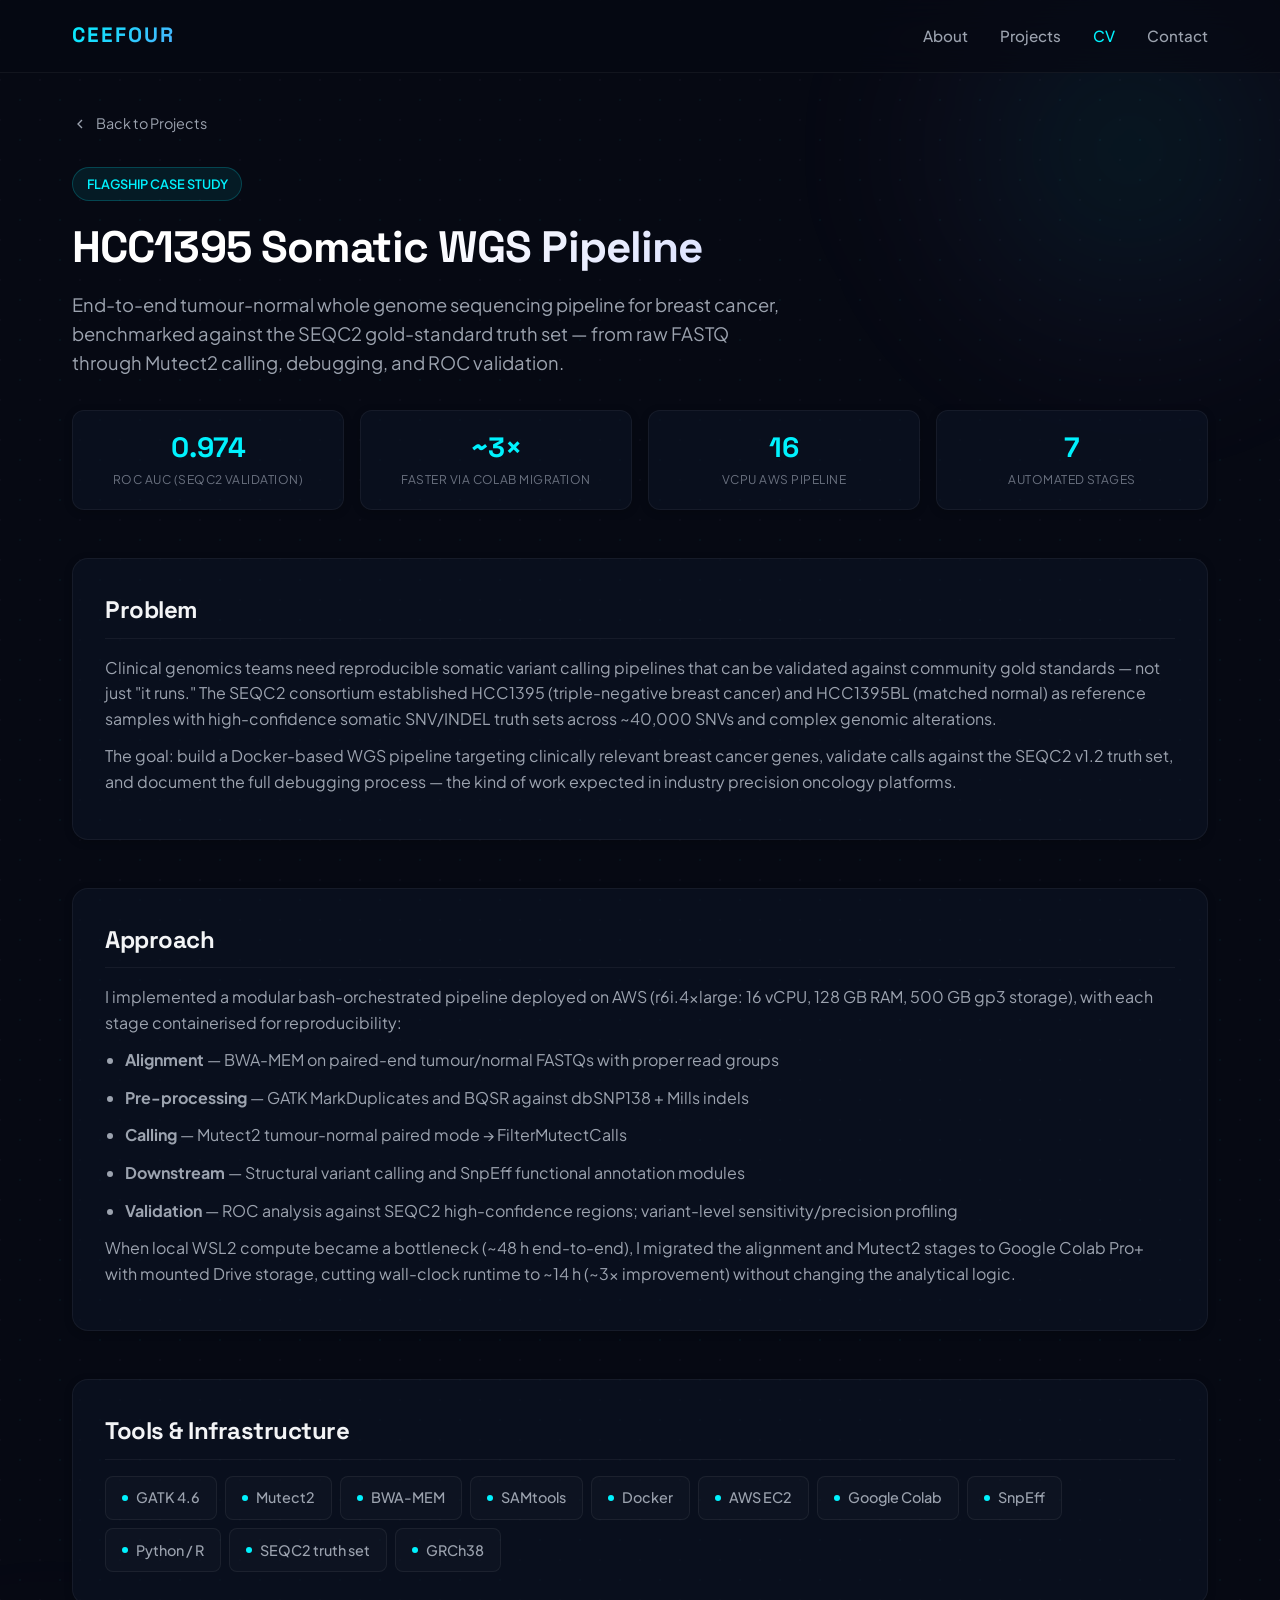
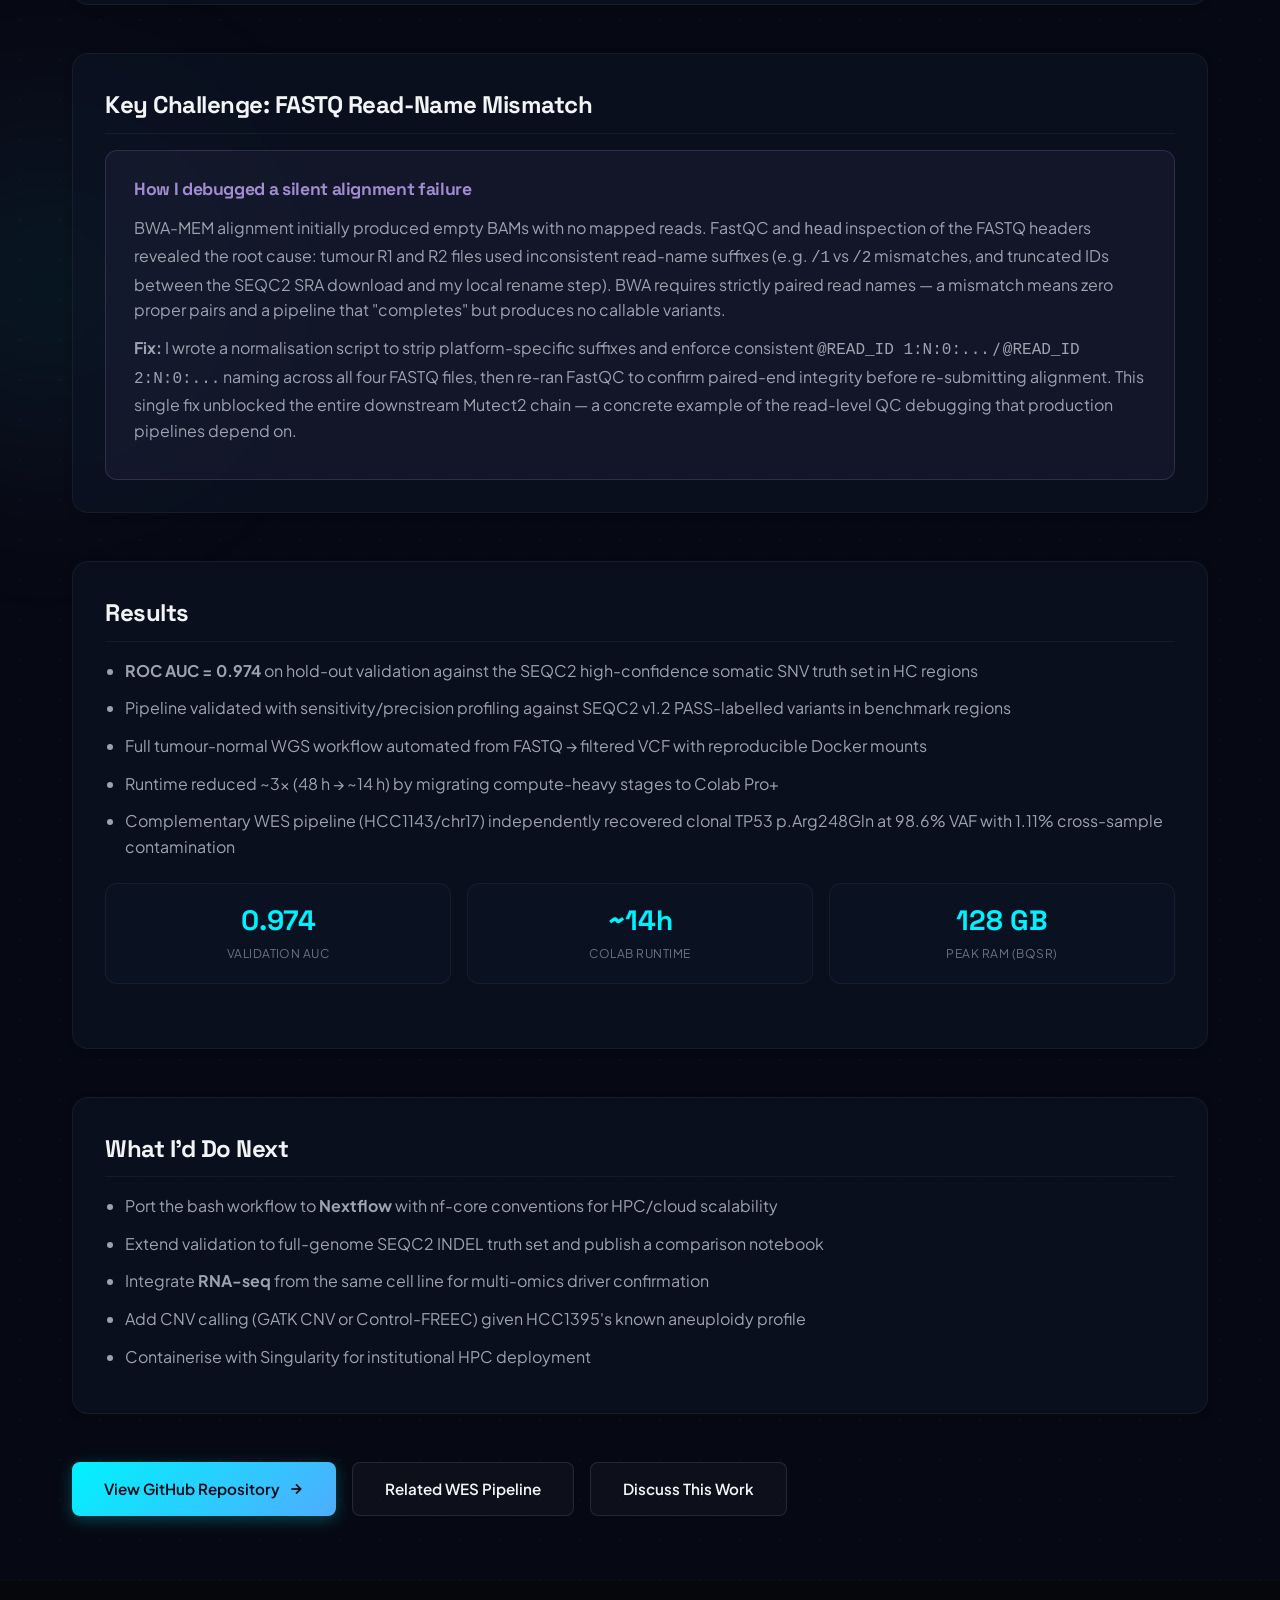
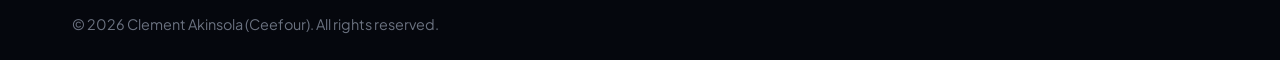
==== case-study-hcc1395.html @ ce7632c7 "Enhance portfolio layout and content with new hero badges, updated SEO metadata, and refined project" ====
<!DOCTYPE html>
<html lang="en">
<head>
	<meta charset="utf-8" />
	<meta name="viewport" content="width=device-width, initial-scale=1.0" />
	<title>Case Study: HCC1395 Somatic WGS Pipeline | Ceefour</title>
	<meta name="description" content="End-to-end HCC1395 tumour-normal WGS somatic variant calling pipeline — SEQC2 benchmark validation, FASTQ debugging, and GATK4 Mutect2 on AWS." />
	<link rel="stylesheet" href="assets/css/modern-theme.css" />
</head>
<body>
	<div class="glowing-blob blob-1"></div>
	<div class="glowing-blob blob-2"></div>

	<header id="main-header">
		<div class="container nav-container">
			<a href="index.html" class="logo-text">CEEFOUR</a>
			<nav>
				<ul class="nav-links">
					<li><a href="index.html#about">About</a></li>
					<li><a href="index.html#projects">Projects</a></li>
					<li><a href="cv.html" class="nav-cv-link">CV</a></li>
					<li><a href="index.html#contact">Contact</a></li>
				</ul>
			</nav>
		</div>
	</header>

	<main class="container case-study-page">
		<a href="index.html#projects" class="case-back-link">
			<svg width="16" height="16" viewBox="0 0 24 24" fill="none" stroke="currentColor" stroke-width="2"><polyline points="15 18 9 12 15 6"></polyline></svg>
			Back to Projects
		</a>

		<div class="case-hero">
			<span class="project-tag">Flagship Case Study</span>
			<h1>HCC1395 Somatic WGS Pipeline</h1>
			<p class="case-subtitle">
				End-to-end tumour-normal whole genome sequencing pipeline for breast cancer, benchmarked against the SEQC2 gold-standard truth set — from raw FASTQ through Mutect2 calling, debugging, and ROC validation.
			</p>

			<div class="case-metrics-row">
				<div class="case-metric-box glass-card">
					<span class="value">0.974</span>
					<span class="label">ROC AUC (SEQC2 validation)</span>
				</div>
				<div class="case-metric-box glass-card">
					<span class="value">~3×</span>
					<span class="label">Faster via Colab migration</span>
				</div>
				<div class="case-metric-box glass-card">
					<span class="value">16</span>
					<span class="label">vCPU AWS pipeline</span>
				</div>
				<div class="case-metric-box glass-card">
					<span class="value">7</span>
					<span class="label">Automated stages</span>
				</div>
			</div>
		</div>

		<section class="case-section glass-card" style="padding: 2rem;">
			<h2>Problem</h2>
			<p>
				Clinical genomics teams need reproducible somatic variant calling pipelines that can be validated against community gold standards — not just "it runs." The SEQC2 consortium established HCC1395 (triple-negative breast cancer) and HCC1395BL (matched normal) as reference samples with high-confidence somatic SNV/INDEL truth sets across ~40,000 SNVs and complex genomic alterations.
			</p>
			<p>
				The goal: build a Docker-based WGS pipeline targeting clinically relevant breast cancer genes, validate calls against the SEQC2 v1.2 truth set, and document the full debugging process — the kind of work expected in industry precision oncology platforms.
			</p>
		</section>

		<section class="case-section glass-card" style="padding: 2rem; margin-top: 1.5rem;">
			<h2>Approach</h2>
			<p>
				I implemented a modular bash-orchestrated pipeline deployed on AWS (r6i.4xlarge: 16 vCPU, 128 GB RAM, 500 GB gp3 storage), with each stage containerised for reproducibility:
			</p>
			<ul>
				<li><strong>Alignment</strong> — BWA-MEM on paired-end tumour/normal FASTQs with proper read groups</li>
				<li><strong>Pre-processing</strong> — GATK MarkDuplicates and BQSR against dbSNP138 + Mills indels</li>
				<li><strong>Calling</strong> — Mutect2 tumour-normal paired mode → FilterMutectCalls</li>
				<li><strong>Downstream</strong> — Structural variant calling and SnpEff functional annotation modules</li>
				<li><strong>Validation</strong> — ROC analysis against SEQC2 high-confidence regions; variant-level sensitivity/precision profiling</li>
			</ul>
			<p>
				When local WSL2 compute became a bottleneck (~48 h end-to-end), I migrated the alignment and Mutect2 stages to Google Colab Pro+ with mounted Drive storage, cutting wall-clock runtime to ~14 h (~3× improvement) without changing the analytical logic.
			</p>
		</section>

		<section class="case-section glass-card" style="padding: 2rem; margin-top: 1.5rem;">
			<h2>Tools &amp; Infrastructure</h2>
			<div class="case-tools-grid">
				<span class="skill-badge">GATK 4.6</span>
				<span class="skill-badge">Mutect2</span>
				<span class="skill-badge">BWA-MEM</span>
				<span class="skill-badge">SAMtools</span>
				<span class="skill-badge">Docker</span>
				<span class="skill-badge">AWS EC2</span>
				<span class="skill-badge">Google Colab</span>
				<span class="skill-badge">SnpEff</span>
				<span class="skill-badge">Python / R</span>
				<span class="skill-badge">SEQC2 truth set</span>
				<span class="skill-badge">GRCh38</span>
			</div>
		</section>

		<section class="case-section glass-card" style="padding: 2rem; margin-top: 1.5rem;">
			<h2>Key Challenge: FASTQ Read-Name Mismatch</h2>
			<div class="case-challenge-box">
				<h3>How I debugged a silent alignment failure</h3>
				<p>
					BWA-MEM alignment initially produced empty BAMs with no mapped reads. FastQC and <code>head</code> inspection of the FASTQ headers revealed the root cause: tumour R1 and R2 files used inconsistent read-name suffixes (e.g. <code>/1</code> vs <code>/2</code> mismatches, and truncated IDs between the SEQC2 SRA download and my local rename step). BWA requires strictly paired read names — a mismatch means zero proper pairs and a pipeline that "completes" but produces no callable variants.
				</p>
				<p>
					<strong>Fix:</strong> I wrote a normalisation script to strip platform-specific suffixes and enforce consistent <code>@READ_ID 1:N:0:...</code> / <code>@READ_ID 2:N:0:...</code> naming across all four FASTQ files, then re-ran FastQC to confirm paired-end integrity before re-submitting alignment. This single fix unblocked the entire downstream Mutect2 chain — a concrete example of the read-level QC debugging that production pipelines depend on.
				</p>
			</div>
		</section>

		<section class="case-section glass-card" style="padding: 2rem; margin-top: 1.5rem;">
			<h2>Results</h2>
			<ul>
				<li><strong>ROC AUC = 0.974</strong> on hold-out validation against the SEQC2 high-confidence somatic SNV truth set in HC regions</li>
				<li>Pipeline validated with sensitivity/precision profiling against SEQC2 v1.2 PASS-labelled variants in benchmark regions</li>
				<li>Full tumour-normal WGS workflow automated from FASTQ → filtered VCF with reproducible Docker mounts</li>
				<li>Runtime reduced ~3× (48 h → ~14 h) by migrating compute-heavy stages to Colab Pro+</li>
				<li>Complementary WES pipeline (HCC1143/chr17) independently recovered clonal TP53 p.Arg248Gln at 98.6% VAF with 1.11% cross-sample contamination</li>
			</ul>

			<div class="case-metrics-row" style="margin-top: 1.5rem;">
				<div class="case-metric-box">
					<span class="value">0.974</span>
					<span class="label">Validation AUC</span>
				</div>
				<div class="case-metric-box">
					<span class="value">~14h</span>
					<span class="label">Colab runtime</span>
				</div>
				<div class="case-metric-box">
					<span class="value">128 GB</span>
					<span class="label">Peak RAM (BQSR)</span>
				</div>
			</div>
		</section>

		<section class="case-section glass-card" style="padding: 2rem; margin-top: 1.5rem;">
			<h2>What I'd Do Next</h2>
			<ul>
				<li>Port the bash workflow to <strong>Nextflow</strong> with nf-core conventions for HPC/cloud scalability</li>
				<li>Extend validation to full-genome SEQC2 INDEL truth set and publish a comparison notebook</li>
				<li>Integrate <strong>RNA-seq</strong> from the same cell line for multi-omics driver confirmation</li>
				<li>Add CNV calling (GATK CNV or Control-FREEC) given HCC1395's known aneuploidy profile</li>
				<li>Containerise with Singularity for institutional HPC deployment</li>
			</ul>
		</section>

		<div class="case-cta-row">
			<a href="https://github.com/Ceefour18/Breast_cancer_WGS" class="btn btn-primary" target="_blank" rel="noopener">
				View GitHub Repository
				<svg width="16" height="16" viewBox="0 0 24 24" fill="none" stroke="currentColor" stroke-width="2.5"><line x1="5" y1="12" x2="19" y2="12"></line><polyline points="12 5 19 12 12 19"></polyline></svg>
			</a>
			<a href="https://github.com/Ceefour18/somatic-wes-breast-cancer-gatk4" class="btn btn-secondary" target="_blank" rel="noopener">Related WES Pipeline</a>
			<a href="index.html#contact" class="btn btn-secondary">Discuss This Work</a>
		</div>
	</main>

	<footer class="main-footer">
		<div class="container footer-container">
			<div class="footer-copy">&copy; 2026 Clement Akinsola (Ceefour). All rights reserved.</div>
		</div>
	</footer>
</body>
</html>
---- assets/css/modern-theme.css ----
@import url('https://fonts.googleapis.com/css2?family=Plus+Jakarta+Sans:wght@300;400;500;600;700;800&family=Space+Grotesk:wght@400;500;600;700&display=swap');

:root {
  --bg-color: #060913;
  --bg-card: rgba(13, 20, 38, 0.6);
  --bg-card-hover: rgba(18, 28, 54, 0.85);
  --border-color: rgba(255, 255, 255, 0.05);
  --border-hover: rgba(0, 242, 254, 0.3);
  
  /* Modern neon gradient colors */
  --cyan-glow: #00f2fe;
  --blue-glow: #4facfe;
  --violet-glow: #a18cd1;
  --emerald-glow: #10b981;
  
  --grad-primary: linear-gradient(135deg, #00f2fe 0%, #4facfe 100%);
  --grad-secondary: linear-gradient(135deg, #b887fc 0%, #a18cd1 100%);
  --grad-text: linear-gradient(135deg, #ffffff 30%, #a5b4fc 100%);
  --grad-accent: linear-gradient(135deg, #00f2fe 0%, #a18cd1 100%);
  
  --text-primary: #f3f4f6;
  --text-secondary: #9ca3af;
  --text-muted: #6b7280;
  
  --font-sans: 'Plus Jakarta Sans', sans-serif;
  --font-title: 'Space Grotesk', sans-serif;
  
  --shadow-sm: 0 2px 8px rgba(0, 0, 0, 0.2);
  --shadow-md: 0 8px 24px rgba(0, 0, 0, 0.3);
  --shadow-lg: 0 16px 40px rgba(0, 0, 0, 0.4);
  --shadow-glow: 0 0 30px rgba(0, 242, 254, 0.15);
  
  --transition: all 0.35s cubic-bezier(0.16, 1, 0.3, 1);
}

/* Global Reset & Base */
* {
  margin: 0;
  padding: 0;
  box-sizing: border-box;
}

html {
  scroll-behavior: smooth;
  font-size: 16px;
}

body {
  background-color: var(--bg-color);
  background-image: 
    radial-gradient(rgba(0, 242, 254, 0.04) 1px, transparent 1px),
    radial-gradient(rgba(184, 135, 252, 0.03) 1px, transparent 1px);
  background-size: 40px 40px;
  background-position: 0 0, 20px 20px;
  color: var(--text-primary);
  font-family: var(--font-sans);
  line-height: 1.6;
  overflow-x: hidden;
  position: relative;
}

/* Custom Scrollbar */
::-webkit-scrollbar {
  width: 8px;
}
::-webkit-scrollbar-track {
  background: var(--bg-color);
}
::-webkit-scrollbar-thumb {
  background: rgba(255, 255, 255, 0.1);
  border-radius: 4px;
}
::-webkit-scrollbar-thumb:hover {
  background: rgba(0, 242, 254, 0.4);
}

/* Typography elements */
h1, h2, h3, h4 {
  font-family: var(--font-title);
  font-weight: 700;
  letter-spacing: -0.02em;
}

p {
  color: var(--text-secondary);
  font-weight: 400;
}

/* Glow decoration elements */
.glowing-blob {
  position: absolute;
  width: 500px;
  height: 500px;
  border-radius: 50%;
  background: radial-gradient(circle, rgba(0, 242, 254, 0.08) 0%, rgba(184, 135, 252, 0.03) 50%, transparent 100%);
  filter: blur(60px);
  z-index: -1;
  pointer-events: none;
}

.blob-1 { top: -100px; right: -100px; }
.blob-2 { top: 50%; left: -200px; }
.blob-3 { bottom: -100px; right: -100px; }

/* Grid container styling */
.container {
  width: 100%;
  max-width: 1200px;
  margin: 0 auto;
  padding: 0 2rem;
}

/* Hero Section */
#hero {
  min-height: 100vh;
  display: flex;
  flex-direction: column;
  justify-content: center;
  position: relative;
  overflow: hidden;
  padding: 8rem 0 4rem 0;
}

.hero-wrapper {
  display: grid;
  grid-template-columns: 1.2fr 0.8fr;
  gap: 4rem;
  align-items: center;
}

@media (max-width: 992px) {
  .hero-wrapper {
    grid-template-columns: 1fr;
    gap: 3rem;
    text-align: center;
  }
}

.hero-badge {
  display: inline-flex;
  align-items: center;
  gap: 0.5rem;
  padding: 0.5rem 1rem;
  border-radius: 50px;
  background: rgba(0, 242, 254, 0.08);
  border: 1px solid rgba(0, 242, 254, 0.2);
  color: var(--cyan-glow);
  font-size: 0.85rem;
  font-weight: 600;
  font-family: var(--font-title);
  margin-bottom: 1.5rem;
  animation: pulse-border 3s infinite;
}

@keyframes pulse-border {
  0%, 100% { border-color: rgba(0, 242, 254, 0.2); box-shadow: 0 0 0 rgba(0, 242, 254, 0); }
  50% { border-color: rgba(0, 242, 254, 0.6); box-shadow: 0 0 10px rgba(0, 242, 254, 0.1); }
}

.hero-title {
  font-size: clamp(2.5rem, 5vw, 4rem);
  line-height: 1.1;
  margin-bottom: 1.5rem;
  background: var(--grad-text);
  -webkit-background-clip: text;
  -webkit-text-fill-color: transparent;
}

.hero-title span {
  background: var(--grad-primary);
  -webkit-background-clip: text;
  -webkit-text-fill-color: transparent;
  display: block;
}

.hero-desc {
  font-size: clamp(1rem, 2vw, 1.2rem);
  margin-bottom: 2.5rem;
  max-width: 600px;
}

@media (max-width: 992px) {
  .hero-desc {
    margin-left: auto;
    margin-right: auto;
  }
}

.hero-actions {
  display: flex;
  gap: 1rem;
  flex-wrap: wrap;
}

@media (max-width: 992px) {
  .hero-actions {
    justify-content: center;
  }
}

.btn {
  display: inline-flex;
  align-items: center;
  gap: 0.5rem;
  padding: 0.85rem 2rem;
  border-radius: 8px;
  font-weight: 600;
  font-size: 0.95rem;
  text-decoration: none;
  transition: var(--transition);
  cursor: pointer;
}

.btn-primary {
  background: var(--grad-primary);
  color: #060913;
  border: none;
  box-shadow: 0 4px 15px rgba(0, 242, 254, 0.25);
}

.btn-primary:hover {
  transform: translateY(-2px);
  box-shadow: 0 8px 25px rgba(0, 242, 254, 0.4), 0 0 15px rgba(0, 242, 254, 0.2);
}

.btn-secondary {
  background: rgba(255, 255, 255, 0.03);
  color: var(--text-primary);
  border: 1px solid rgba(255, 255, 255, 0.1);
}

.btn-secondary:hover {
  background: rgba(255, 255, 255, 0.08);
  border-color: rgba(255, 255, 255, 0.25);
  transform: translateY(-2px);
}

.hero-visual {
  display: flex;
  justify-content: center;
  position: relative;
}

.profile-container {
  position: relative;
  width: 320px;
  height: 320px;
}

.profile-glow {
  position: absolute;
  top: -5%;
  left: -5%;
  width: 110%;
  height: 110%;
  border-radius: 24px;
  background: var(--grad-accent);
  filter: blur(15px);
  opacity: 0.45;
  z-index: -1;
  animation: glow-rotate 10s linear infinite;
}

@keyframes glow-rotate {
  0% { transform: rotate(0deg); }
  100% { transform: rotate(360deg); }
}

.profile-card {
  width: 100%;
  height: 100%;
  border-radius: 20px;
  overflow: hidden;
  border: 1px solid rgba(255, 255, 255, 0.1);
  background: #0d1427;
  position: relative;
}

.profile-card img {
  width: 100%;
  height: 100%;
  object-fit: cover;
  transition: var(--transition);
}

.profile-card:hover img {
  transform: scale(1.05);
}

/* Sticky Header & Nav */
header#main-header {
  position: fixed;
  top: 0;
  left: 0;
  width: 100%;
  z-index: 1000;
  background: rgba(6, 9, 19, 0.7);
  backdrop-filter: blur(16px);
  border-bottom: 1px solid var(--border-color);
  transition: var(--transition);
}

.nav-container {
  display: flex;
  justify-content: space-between;
  align-items: center;
  height: 4.5rem;
}

.logo-text {
  font-family: var(--font-title);
  font-weight: 700;
  font-size: 1.3rem;
  letter-spacing: 0.1em;
  background: var(--grad-primary);
  -webkit-background-clip: text;
  -webkit-text-fill-color: transparent;
  text-decoration: none;
}

.nav-links {
  display: flex;
  gap: 2rem;
  list-style: none;
}

.nav-links a {
  color: var(--text-secondary);
  font-weight: 500;
  font-size: 0.95rem;
  text-decoration: none;
  transition: var(--transition);
  position: relative;
  padding: 0.5rem 0;
}

.nav-links a::after {
  content: '';
  position: absolute;
  bottom: 0;
  left: 0;
  width: 0;
  height: 2px;
  background: var(--grad-primary);
  transition: var(--transition);
}

.nav-links a:hover {
  color: var(--cyan-glow);
}

.nav-links a:hover::after {
  width: 100%;
}

.nav-socials {
  display: flex;
  gap: 1.25rem;
}

.nav-socials a {
  color: var(--text-secondary);
  font-size: 1.1rem;
  transition: var(--transition);
}

.nav-socials a:hover {
  color: var(--cyan-glow);
  transform: translateY(-2px);
}

/* Mobile Nav Toggle */
.mobile-nav-toggle {
  display: none;
  background: none;
  border: none;
  color: var(--text-primary);
  font-size: 1.5rem;
  cursor: pointer;
}

@media (max-width: 768px) {
  .nav-links, .nav-socials {
    display: none;
  }
  .mobile-nav-toggle {
    display: block;
  }
}

/* Sections Global */
section.section {
  padding: 6rem 0;
}

.section-header {
  margin-bottom: 4rem;
  text-align: center;
}

.section-subtitle {
  color: var(--cyan-glow);
  font-size: 0.85rem;
  font-weight: 600;
  letter-spacing: 0.15em;
  text-transform: uppercase;
  margin-bottom: 0.75rem;
  display: block;
}

.section-title {
  font-size: clamp(2rem, 4vw, 2.75rem);
  color: #fff;
  background: var(--grad-text);
  -webkit-background-clip: text;
  -webkit-text-fill-color: transparent;
  display: inline-block;
  margin-bottom: 1.25rem;
}

.section-desc {
  max-width: 650px;
  margin: 0 auto;
  font-size: 1.05rem;
}

/* Glassmorphism Card Style */
.glass-card {
  background: var(--bg-card);
  border: 1px solid var(--border-color);
  border-radius: 16px;
  padding: 2.25rem;
  transition: var(--transition);
  position: relative;
  overflow: hidden;
  box-shadow: var(--shadow-sm);
}

.glass-card::before {
  content: '';
  position: absolute;
  top: 0;
  left: 0;
  width: 100%;
  height: 100%;
  background: linear-gradient(135deg, rgba(0, 242, 254, 0.05) 0%, rgba(161, 140, 209, 0.02) 100%);
  opacity: 0;
  transition: var(--transition);
  z-index: 0;
}

.glass-card:hover {
  transform: translateY(-6px);
  border-color: var(--border-hover);
  background: var(--bg-card-hover);
  box-shadow: var(--shadow-md), var(--shadow-glow);
}

.glass-card:hover::before {
  opacity: 1;
}

.glass-card > * {
  position: relative;
  z-index: 1;
}

/* About & Focus Section */
#about {
  position: relative;
}

.about-grid {
  display: grid;
  grid-template-columns: 1.1fr 0.9fr;
  gap: 3.5rem;
  align-items: center;
}

@media (max-width: 992px) {
  .about-grid {
    grid-template-columns: 1fr;
    gap: 3rem;
  }
}

.narrative-box {
  background: linear-gradient(135deg, rgba(13, 20, 38, 0.4) 0%, rgba(6, 9, 19, 0.7) 100%);
  border: 1px solid rgba(255, 255, 255, 0.05);
  border-radius: 20px;
  padding: 2.5rem;
}

.narrative-box p {
  margin-bottom: 1.5rem;
  font-size: 1.1rem;
  line-height: 1.7;
}

.narrative-box p:last-child {
  margin-bottom: 0;
}

.focus-box h3 {
  font-size: 1.5rem;
  margin-bottom: 1.5rem;
  color: #fff;
  border-left: 3px solid var(--cyan-glow);
  padding-left: 0.75rem;
}

.focus-grid {
  display: grid;
  grid-template-columns: repeat(auto-fill, minmax(220px, 1fr));
  gap: 1.25rem;
}

.focus-tag {
  display: flex;
  align-items: center;
  gap: 0.75rem;
  padding: 1.1rem 1.5rem;
  border-radius: 12px;
  background: rgba(255, 255, 255, 0.02);
  border: 1px solid rgba(255, 255, 255, 0.05);
  transition: var(--transition);
}

.focus-tag svg {
  width: 1.25rem;
  height: 1.25rem;
  color: var(--cyan-glow);
  transition: var(--transition);
}

.focus-tag span {
  font-weight: 600;
  font-size: 0.95rem;
  color: var(--text-primary);
  font-family: var(--font-title);
}

.focus-tag:hover {
  background: rgba(0, 242, 254, 0.06);
  border-color: rgba(0, 242, 254, 0.25);
  transform: translateY(-2px);
}

.focus-tag:hover svg {
  transform: scale(1.1);
  color: var(--violet-glow);
}

/* Core Competencies Section */
.competencies-grid {
  display: grid;
  grid-template-columns: repeat(auto-fit, minmax(340px, 1fr));
  gap: 2rem;
}

.comp-icon {
  width: 3rem;
  height: 3rem;
  border-radius: 10px;
  background: rgba(0, 242, 254, 0.08);
  display: flex;
  align-items: center;
  justify-content: center;
  color: var(--cyan-glow);
  margin-bottom: 1.5rem;
  transition: var(--transition);
}

.glass-card:hover .comp-icon {
  background: var(--grad-primary);
  color: #060913;
  transform: scale(1.05);
}

.comp-title {
  font-size: 1.3rem;
  color: #fff;
  margin-bottom: 1rem;
}

.comp-desc {
  font-size: 0.95rem;
  line-height: 1.6;
}

/* Technical Expertise Section */
#expertise {
  position: relative;
}

.expertise-dashboard {
  display: grid;
  grid-template-columns: repeat(3, 1fr);
  gap: 2rem;
}

@media (max-width: 992px) {
  .expertise-dashboard {
    grid-template-columns: 1fr;
  }
}

.exp-panel {
  background: linear-gradient(135deg, rgba(13, 20, 38, 0.5) 0%, rgba(8, 12, 24, 0.7) 100%);
  border: 1px solid rgba(255, 255, 255, 0.04);
  border-radius: 18px;
  padding: 2.25rem;
  transition: var(--transition);
}

.exp-panel:hover {
  border-color: rgba(161, 140, 209, 0.25);
  box-shadow: var(--shadow-md);
}

.panel-header {
  display: flex;
  align-items: center;
  gap: 1rem;
  margin-bottom: 2rem;
  border-bottom: 1px solid rgba(255, 255, 255, 0.05);
  padding-bottom: 1rem;
}

.panel-icon {
  color: var(--violet-glow);
  font-size: 1.3rem;
  display: flex;
  align-items: center;
}

.panel-title {
  font-size: 1.25rem;
  color: #fff;
}

.skills-badge-container {
  display: flex;
  flex-wrap: wrap;
  gap: 0.75rem;
}

.skill-badge {
  display: inline-flex;
  align-items: center;
  gap: 0.5rem;
  padding: 0.6rem 1rem;
  border-radius: 8px;
  background: rgba(255, 255, 255, 0.02);
  border: 1px solid rgba(255, 255, 255, 0.06);
  font-size: 0.9rem;
  font-weight: 500;
  color: var(--text-secondary);
  transition: var(--transition);
}

.skill-badge::before {
  content: '';
  display: inline-block;
  width: 6px;
  height: 6px;
  border-radius: 50%;
  background: var(--cyan-glow);
}

.exp-panel:nth-child(2) .skill-badge::before {
  background: var(--violet-glow);
}

.exp-panel:nth-child(3) .skill-badge::before {
  background: var(--emerald-glow);
}

.skill-badge:hover {
  background: rgba(255, 255, 255, 0.06);
  border-color: rgba(255, 255, 255, 0.15);
  color: #fff;
  transform: translateY(-2px);
}

/* Projects Showcase Grid */
#projects {
  position: relative;
}

.projects-grid {
  display: grid;
  grid-template-columns: repeat(2, 1fr);
  gap: 2.5rem;
}

@media (max-width: 992px) {
  .projects-grid {
    grid-template-columns: 1fr;
    gap: 2rem;
  }
}

/* Featured Project Styling */
.featured-project {
  grid-column: span 2;
  display: grid;
  grid-template-columns: 1fr 1fr;
  gap: 3rem;
  align-items: center;
  background: linear-gradient(135deg, rgba(13, 20, 38, 0.7) 0%, rgba(8, 12, 24, 0.9) 100%);
  border: 1px solid rgba(0, 242, 254, 0.25);
  box-shadow: 0 0 40px rgba(0, 242, 254, 0.08);
}

@media (max-width: 992px) {
  .featured-project {
    grid-column: span 1;
    grid-template-columns: 1fr;
    gap: 2rem;
  }
}

.project-visual {
  width: 100%;
  border-radius: 12px;
  overflow: hidden;
  aspect-ratio: 16/10;
  border: 1px solid rgba(255, 255, 255, 0.05);
  background: #05070e;
  position: relative;
  display: flex;
  align-items: center;
  justify-content: center;
}

.project-visual img {
  width: 100%;
  height: 100%;
  object-fit: cover;
  transition: var(--transition);
}

.project-visual:hover img {
  transform: scale(1.04);
}

.project-tag {
  display: inline-flex;
  padding: 0.35rem 0.85rem;
  border-radius: 50px;
  background: rgba(0, 242, 254, 0.08);
  border: 1px solid rgba(0, 242, 254, 0.2);
  color: var(--cyan-glow);
  font-size: 0.8rem;
  font-weight: 600;
  text-transform: uppercase;
  margin-bottom: 1.25rem;
}

.project-card:nth-child(even) .project-tag {
  background: rgba(184, 135, 252, 0.08);
  border-color: rgba(184, 135, 252, 0.2);
  color: var(--violet-glow);
}

.project-content {
  display: flex;
  flex-direction: column;
}

.project-title {
  font-size: 1.6rem;
  color: #fff;
  margin-bottom: 1rem;
  line-height: 1.3;
}

.project-title a {
  color: inherit;
  text-decoration: none;
  transition: var(--transition);
}

.project-title a:hover {
  color: var(--cyan-glow);
}

.project-desc {
  font-size: 1rem;
  margin-bottom: 2rem;
  line-height: 1.6;
}

.project-footer {
  display: flex;
  align-items: center;
}

.project-link {
  display: inline-flex;
  align-items: center;
  gap: 0.5rem;
  color: #fff;
  text-decoration: none;
  font-weight: 600;
  font-size: 0.95rem;
  transition: var(--transition);
  border-bottom: 1px dashed rgba(255, 255, 255, 0.2);
  padding-bottom: 0.25rem;
}

.project-link svg {
  width: 1rem;
  height: 1rem;
  transition: var(--transition);
}

.project-link:hover {
  color: var(--cyan-glow);
  border-color: var(--cyan-glow);
}

.project-link:hover svg {
  transform: translateX(4px);
}

/* Regular Project Cards */
.project-card {
  display: flex;
  flex-direction: column;
}

.project-card .project-visual {
  margin-bottom: 1.5rem;
}

.project-card .project-title {
  font-size: 1.35rem;
  margin-bottom: 0.75rem;
}

.project-card .project-desc {
  font-size: 0.95rem;
  margin-bottom: 1.5rem;
  flex-grow: 1;
}

/* Featured Protein SVG illustration styles */
.protein-svg-container {
  width: 100%;
  height: 100%;
  display: flex;
  align-items: center;
  justify-content: center;
  background: radial-gradient(circle, #0e172a 0%, #060913 100%);
  position: relative;
  overflow: hidden;
}

.protein-svg-container::before {
  content: '';
  position: absolute;
  width: 100%;
  height: 100%;
  background: 
    linear-gradient(rgba(255,255,255,0.01) 1px, transparent 1px),
    linear-gradient(90deg, rgba(255,255,255,0.01) 1px, transparent 1px);
  background-size: 20px 20px;
}

.dna-helix-bg {
  position: absolute;
  top: 0;
  left: 0;
  width: 100%;
  height: 100%;
  opacity: 0.15;
}

/* Hero badges row */
.hero-badges {
  display: flex;
  flex-wrap: wrap;
  gap: 0.75rem;
  margin-bottom: 1.5rem;
}

.hero-badge.relocation-badge {
  background: rgba(16, 185, 129, 0.08);
  border-color: rgba(16, 185, 129, 0.25);
  color: var(--emerald-glow);
}

.btn-cv {
  background: rgba(255, 255, 255, 0.05);
  border: 1px solid rgba(0, 242, 254, 0.35);
  color: var(--text-primary);
}

.btn-cv:hover {
  background: rgba(0, 242, 254, 0.1);
  border-color: var(--cyan-glow);
}

.nav-cv-link {
  color: var(--cyan-glow) !important;
  font-weight: 600;
}

/* Project impact metrics */
.project-metrics {
  display: flex;
  flex-wrap: wrap;
  gap: 0.5rem;
  margin: 1rem 0 1.25rem;
}

.metric-chip {
  display: inline-flex;
  align-items: center;
  padding: 0.35rem 0.75rem;
  border-radius: 6px;
  font-size: 0.78rem;
  font-weight: 600;
  font-family: var(--font-title);
  background: rgba(0, 242, 254, 0.08);
  border: 1px solid rgba(0, 242, 254, 0.2);
  color: var(--cyan-glow);
}

.metric-chip.highlight {
  background: rgba(16, 185, 129, 0.1);
  border-color: rgba(16, 185, 129, 0.3);
  color: var(--emerald-glow);
}

.project-link-secondary {
  margin-left: 1rem;
  opacity: 0.85;
}

/* Currently Building section */
#building {
  position: relative;
}

.building-grid {
  display: grid;
  grid-template-columns: repeat(auto-fit, minmax(280px, 1fr));
  gap: 1.5rem;
}

.building-card {
  padding: 2rem;
  border-left: 3px solid var(--violet-glow);
}

.building-card h3 {
  font-size: 1.2rem;
  margin-bottom: 0.75rem;
  color: var(--text-primary);
}

.building-status {
  display: inline-flex;
  align-items: center;
  gap: 0.4rem;
  font-size: 0.75rem;
  font-weight: 700;
  text-transform: uppercase;
  letter-spacing: 0.06em;
  color: var(--violet-glow);
  margin-bottom: 1rem;
}

.building-status .pulse-dot {
  width: 8px;
  height: 8px;
  border-radius: 50%;
  background: var(--violet-glow);
  animation: pulse-dot 2s infinite;
}

@keyframes pulse-dot {
  0%, 100% { opacity: 1; transform: scale(1); }
  50% { opacity: 0.5; transform: scale(0.85); }
}

/* Other projects subsection */
.projects-subsection {
  margin-top: 3.5rem;
  padding-top: 2.5rem;
  border-top: 1px solid var(--border-color);
}

.projects-subsection .section-header {
  text-align: left;
  margin-bottom: 2rem;
}

.projects-subsection .section-title {
  font-size: 1.75rem;
}

.other-projects-grid {
  display: grid;
  grid-template-columns: repeat(auto-fit, minmax(280px, 1fr));
  gap: 1.5rem;
}

.other-projects-grid .project-card {
  padding: 1.5rem;
}

.other-projects-grid .project-visual {
  aspect-ratio: 16/9;
  margin-bottom: 1rem;
}

/* Case study page */
.case-study-page {
  padding-top: 7rem;
  padding-bottom: 4rem;
}

.case-back-link {
  display: inline-flex;
  align-items: center;
  gap: 0.5rem;
  color: var(--text-secondary);
  text-decoration: none;
  font-size: 0.9rem;
  margin-bottom: 2rem;
  transition: var(--transition);
}

.case-back-link:hover {
  color: var(--cyan-glow);
}

.case-hero {
  margin-bottom: 3rem;
}

.case-hero h1 {
  font-size: clamp(2rem, 4vw, 2.75rem);
  line-height: 1.2;
  margin-bottom: 1rem;
  background: var(--grad-text);
  -webkit-background-clip: text;
  -webkit-text-fill-color: transparent;
}

.case-hero .case-subtitle {
  font-size: 1.15rem;
  max-width: 720px;
  margin-bottom: 1.5rem;
}

.case-metrics-row {
  display: grid;
  grid-template-columns: repeat(auto-fit, minmax(140px, 1fr));
  gap: 1rem;
  margin: 2rem 0;
}

.case-metric-box {
  padding: 1.25rem;
  border-radius: 12px;
  background: var(--bg-card);
  border: 1px solid var(--border-color);
  text-align: center;
}

.case-metric-box .value {
  display: block;
  font-family: var(--font-title);
  font-size: 1.75rem;
  font-weight: 700;
  color: var(--cyan-glow);
  line-height: 1.2;
}

.case-metric-box .label {
  display: block;
  font-size: 0.75rem;
  color: var(--text-muted);
  margin-top: 0.35rem;
  text-transform: uppercase;
  letter-spacing: 0.04em;
}

.case-section {
  margin-bottom: 3rem;
}

.case-section h2 {
  font-size: 1.5rem;
  margin-bottom: 1rem;
  color: var(--text-primary);
  padding-bottom: 0.5rem;
  border-bottom: 1px solid var(--border-color);
}

.case-section p,
.case-section li {
  color: var(--text-secondary);
  margin-bottom: 0.75rem;
}

.case-section ul {
  padding-left: 1.25rem;
}

.case-tools-grid {
  display: flex;
  flex-wrap: wrap;
  gap: 0.5rem;
  margin-top: 1rem;
}

.case-challenge-box {
  padding: 1.5rem 1.75rem;
  border-radius: 12px;
  background: rgba(161, 140, 209, 0.06);
  border: 1px solid rgba(161, 140, 209, 0.2);
  margin-top: 1rem;
}

.case-challenge-box h3 {
  font-size: 1.1rem;
  color: var(--violet-glow);
  margin-bottom: 0.75rem;
}

.case-cta-row {
  display: flex;
  flex-wrap: wrap;
  gap: 1rem;
  margin-top: 2.5rem;
}

/* CV page */
.cv-page {
  padding-top: 7rem;
  padding-bottom: 4rem;
  max-width: 800px;
}

.cv-actions {
  display: flex;
  gap: 1rem;
  margin-bottom: 2rem;
  flex-wrap: wrap;
}

.cv-content {
  padding: 2.5rem;
  line-height: 1.7;
}

.cv-content h1 {
  font-size: 2rem;
  margin-bottom: 0.25rem;
  -webkit-text-fill-color: var(--text-primary);
  background: none;
}

.cv-content h2 {
  font-size: 1.15rem;
  color: var(--cyan-glow);
  margin: 1.75rem 0 0.75rem;
  border-bottom: 1px solid var(--border-color);
  padding-bottom: 0.35rem;
}

.cv-content h3 {
  font-size: 1rem;
  color: var(--text-primary);
  margin: 1rem 0 0.35rem;
}

@media print {
  header, footer, .cv-actions, .case-back-link, .glowing-blob {
    display: none !important;
  }
  body { background: white; color: black; }
  .cv-content, .glass-card { background: white; border: none; box-shadow: none; }
  .cv-content h2 { color: #0369a1; }
  .cv-content p, .cv-content li { color: #333; }
}

/* Contact — single column when no form */
.contact-wrapper.single-column {
  grid-template-columns: 1fr;
  max-width: 640px;
}

.contact-cta-box {
  display: flex;
  flex-wrap: wrap;
  gap: 1rem;
  margin-top: 2rem;
}

/* Contact & Footer Section */
#contact {
  background: radial-gradient(100% 100% at 50% 100%, rgba(13, 20, 38, 0.8) 0%, rgba(6, 9, 19, 1) 100%);
  border-top: 1px solid var(--border-color);
  padding: 6rem 0 4rem 0;
}

.contact-wrapper {
  display: grid;
  grid-template-columns: 0.9fr 1.1fr;
  gap: 4rem;
}

@media (max-width: 992px) {
  .contact-wrapper {
    grid-template-columns: 1fr;
    gap: 3rem;
  }
}

.contact-info {
  display: flex;
  flex-direction: column;
}

.contact-title {
  font-size: 2rem;
  color: #fff;
  margin-bottom: 1.5rem;
}

.contact-text {
  font-size: 1.05rem;
  margin-bottom: 2.5rem;
  max-width: 450px;
}

.contact-methods {
  display: flex;
  flex-direction: column;
  gap: 1.5rem;
  margin-bottom: 2.5rem;
}

.contact-item {
  display: flex;
  align-items: center;
  gap: 1.25rem;
}

.contact-icon {
  width: 2.75rem;
  height: 2.75rem;
  border-radius: 50%;
  background: rgba(184, 135, 252, 0.08);
  display: flex;
  align-items: center;
  justify-content: center;
  color: var(--violet-glow);
  font-size: 1.1rem;
  transition: var(--transition);
}

.contact-item:hover .contact-icon {
  background: var(--grad-secondary);
  color: #060913;
  transform: scale(1.05);
}

.contact-content h4 {
  font-size: 0.85rem;
  color: var(--text-secondary);
  text-transform: uppercase;
  letter-spacing: 0.05em;
  margin-bottom: 0.25rem;
}

.contact-content p, .contact-content a {
  font-size: 1.05rem;
  font-weight: 600;
  color: #fff;
  text-decoration: none;
  transition: var(--transition);
}

.contact-content a:hover {
  color: var(--cyan-glow);
}

.contact-social-box h3 {
  font-size: 1.1rem;
  color: #fff;
  margin-bottom: 1rem;
  text-transform: uppercase;
  letter-spacing: 0.05em;
}

.social-links {
  display: flex;
  gap: 1rem;
}

.social-btn {
  width: 3rem;
  height: 3rem;
  border-radius: 8px;
  background: rgba(255, 255, 255, 0.02);
  border: 1px solid rgba(255, 255, 255, 0.05);
  display: flex;
  align-items: center;
  justify-content: center;
  color: var(--text-secondary);
  font-size: 1.25rem;
  text-decoration: none;
  transition: var(--transition);
}

.social-btn:hover {
  background: rgba(0, 242, 254, 0.08);
  border-color: rgba(0, 242, 254, 0.3);
  color: var(--cyan-glow);
  transform: translateY(-3px);
}

/* Contact Form Grid Card */
.contact-card-form {
  background: linear-gradient(135deg, rgba(13, 20, 38, 0.5) 0%, rgba(8, 12, 24, 0.8) 100%);
}

.form-group {
  margin-bottom: 1.5rem;
}

.form-label {
  display: block;
  font-size: 0.85rem;
  font-weight: 600;
  color: var(--text-secondary);
  margin-bottom: 0.5rem;
}

.form-input {
  width: 100%;
  padding: 0.9rem 1.2rem;
  border-radius: 8px;
  background: rgba(6, 9, 19, 0.6);
  border: 1px solid rgba(255, 255, 255, 0.06);
  color: #fff;
  font-family: var(--font-sans);
  font-size: 0.95rem;
  transition: var(--transition);
}

.form-input:focus {
  outline: none;
  border-color: var(--cyan-glow);
  background: rgba(6, 9, 19, 0.8);
  box-shadow: 0 0 15px rgba(0, 242, 254, 0.08);
}

textarea.form-input {
  resize: vertical;
  min-height: 120px;
}

.btn-submit {
  width: 100%;
  justify-content: center;
  border: none;
}

/* Footer Section */
footer.main-footer {
  background: #05070d;
  padding: 2rem 0;
  border-top: 1px solid rgba(255, 255, 255, 0.02);
}

.footer-container {
  display: flex;
  justify-content: space-between;
  align-items: center;
}

@media (max-width: 768px) {
  .footer-container {
    flex-direction: column;
    gap: 1rem;
    text-align: center;
  }
}

.footer-copy {
  font-size: 0.9rem;
  color: var(--text-muted);
}

.footer-design {
  font-size: 0.9rem;
  color: var(--text-muted);
}

.footer-design a {
  color: var(--text-secondary);
  text-decoration: none;
  transition: var(--transition);
}

.footer-design a:hover {
  color: var(--cyan-glow);
}
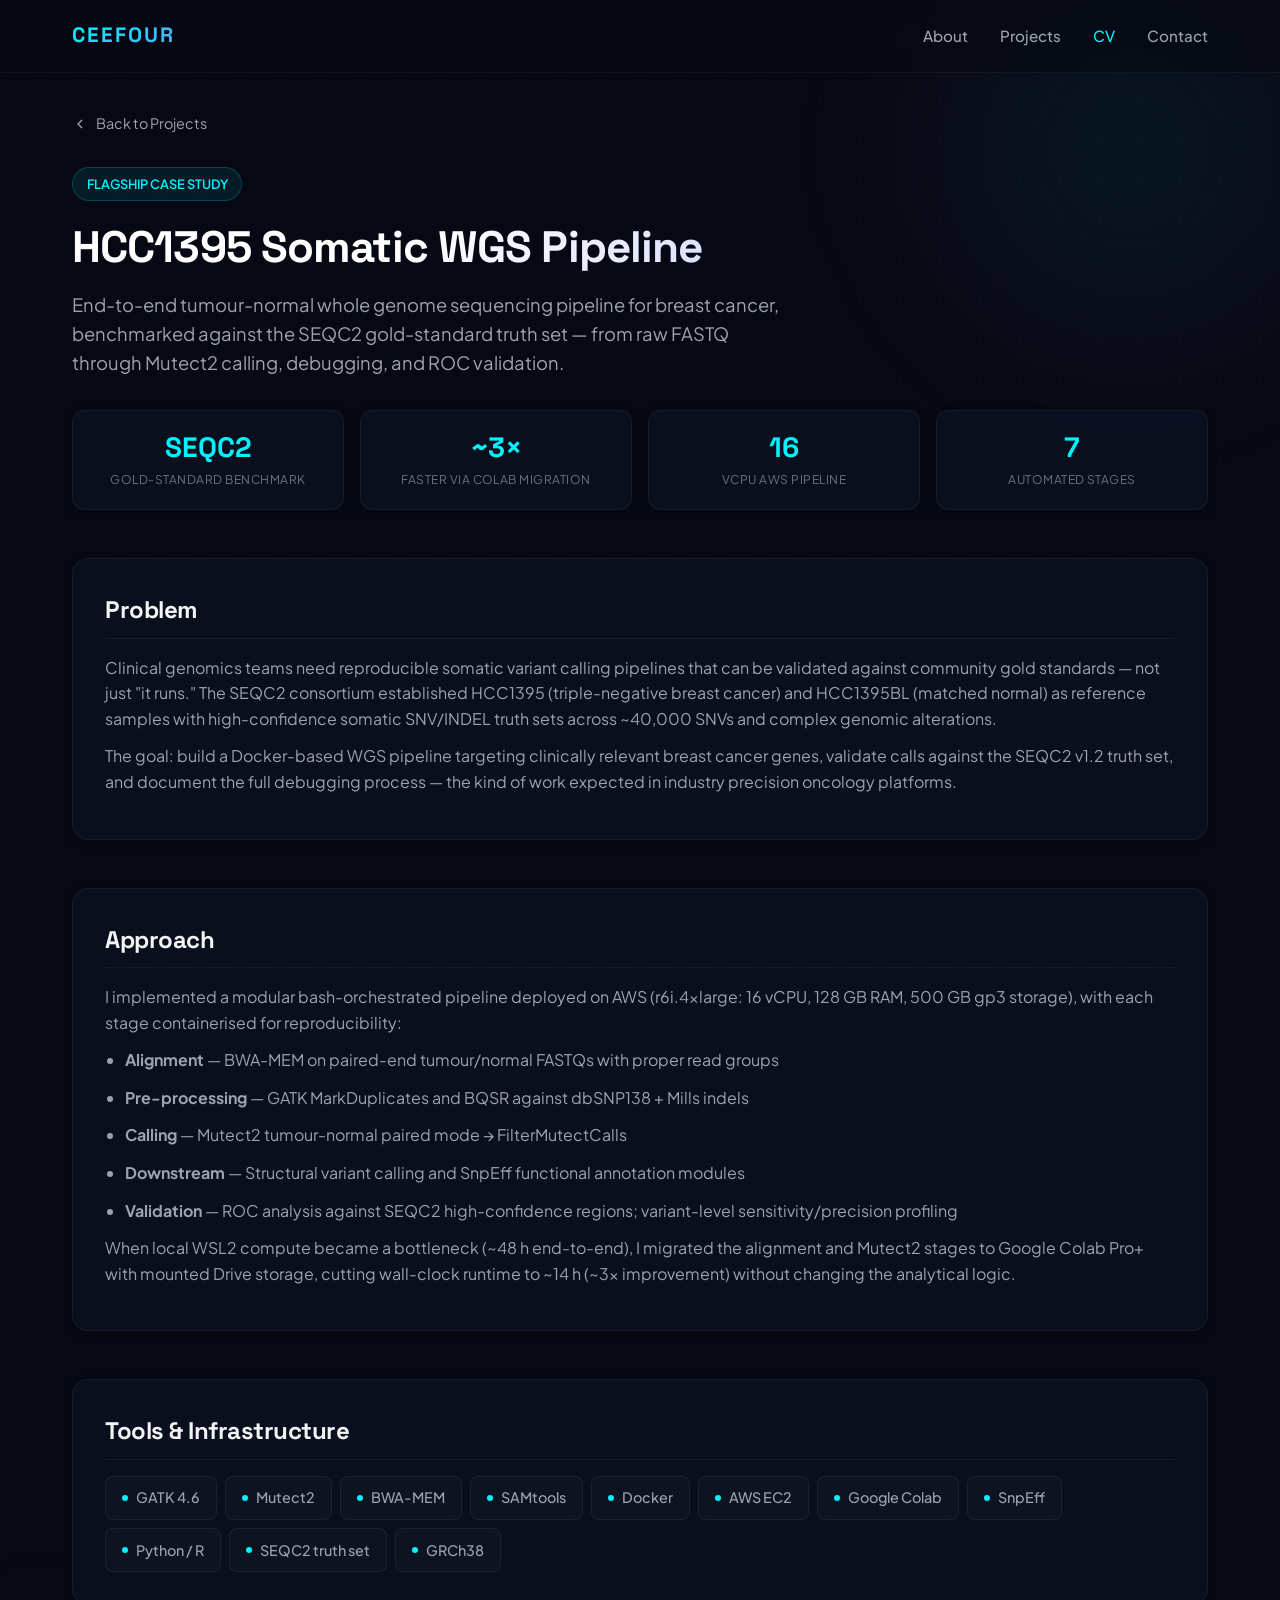
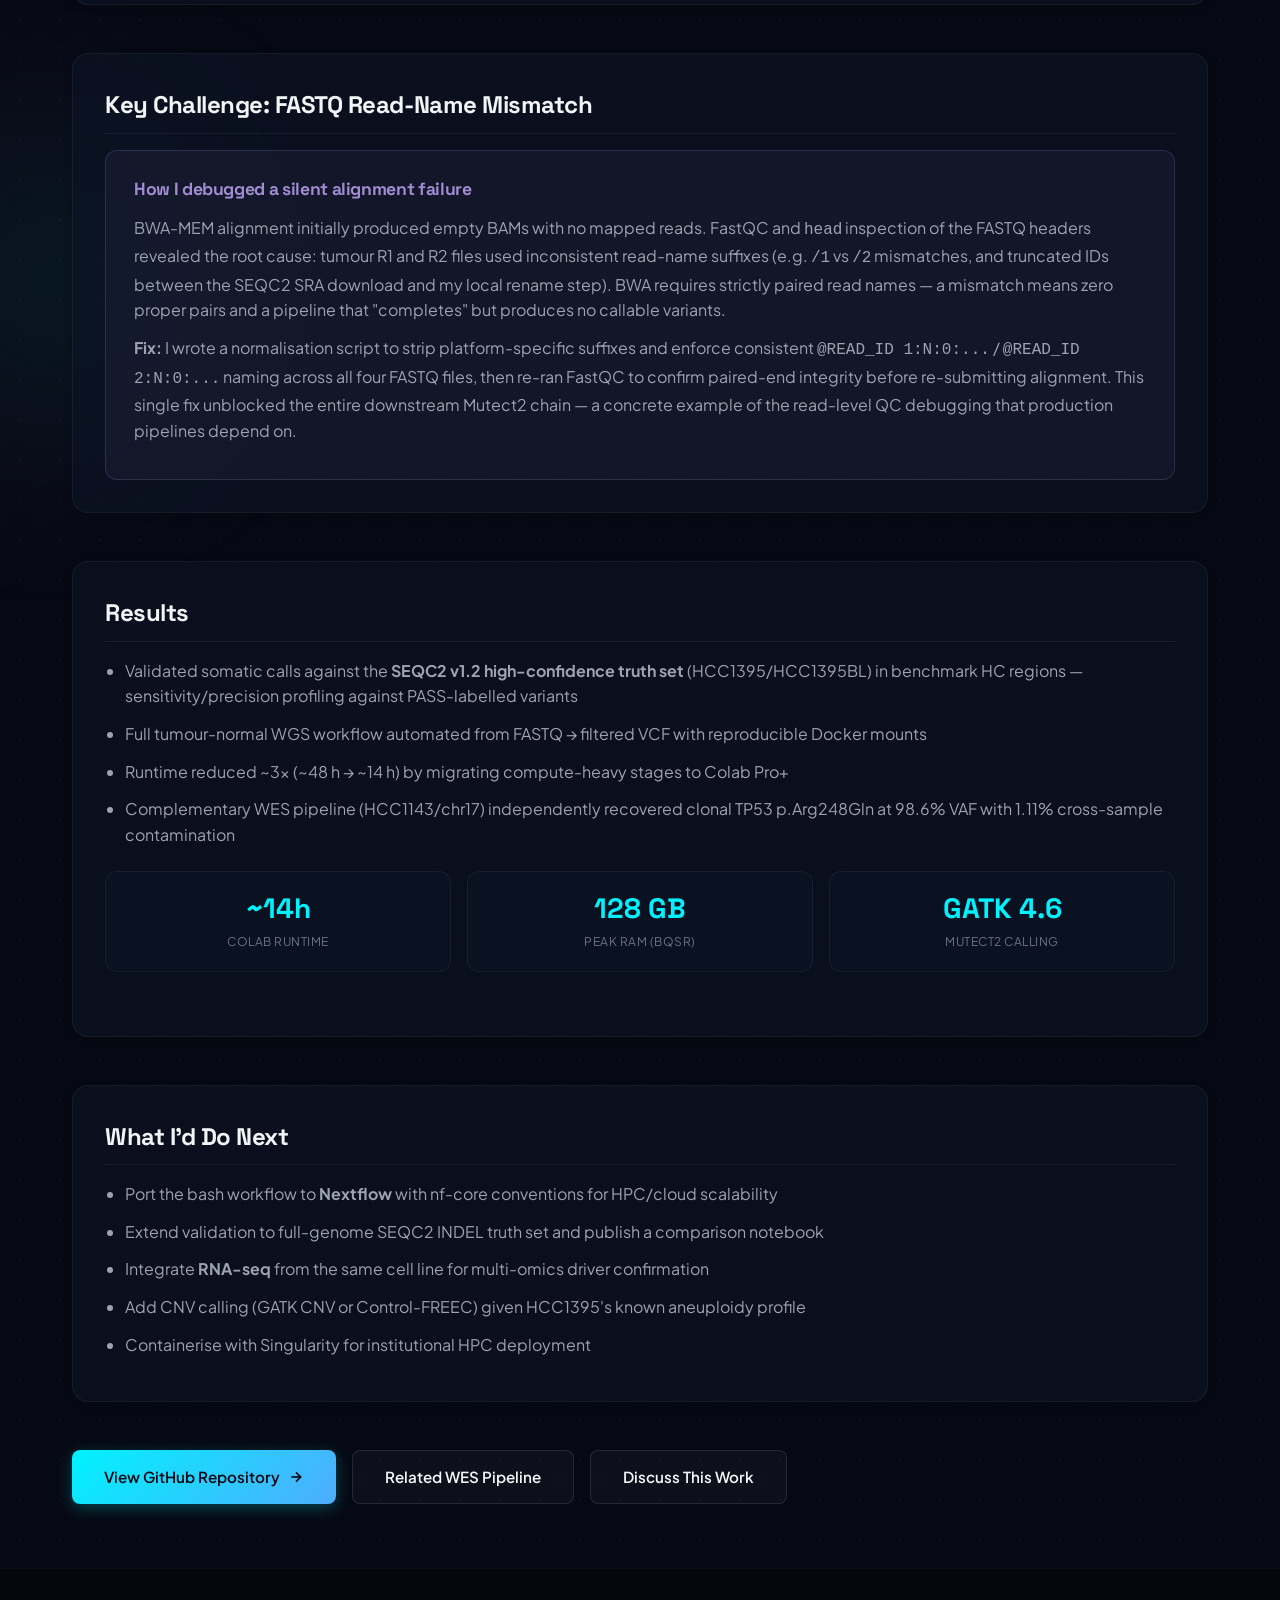
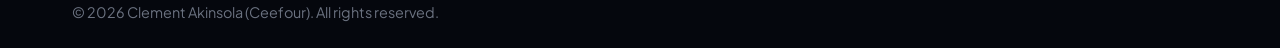
==== commit 71acc529: "Update portfolio: scRNA-seq, WES flagship, global relocation, stats bar, unique project visuals - Ad" ====
--- a/case-study-hcc1395.html
+++ b/case-study-hcc1395.html
@@ -40,8 +40,8 @@
 
 			<div class="case-metrics-row">
 				<div class="case-metric-box glass-card">
-					<span class="value">0.974</span>
-					<span class="label">ROC AUC (SEQC2 validation)</span>
+					<span class="value">SEQC2</span>
+					<span class="label">Gold-standard benchmark</span>
 				</div>
 				<div class="case-metric-box glass-card">
 					<span class="value">~3×</span>
@@ -118,18 +118,13 @@
 		<section class="case-section glass-card" style="padding: 2rem; margin-top: 1.5rem;">
 			<h2>Results</h2>
 			<ul>
-				<li><strong>ROC AUC = 0.974</strong> on hold-out validation against the SEQC2 high-confidence somatic SNV truth set in HC regions</li>
-				<li>Pipeline validated with sensitivity/precision profiling against SEQC2 v1.2 PASS-labelled variants in benchmark regions</li>
+				<li>Validated somatic calls against the <strong>SEQC2 v1.2 high-confidence truth set</strong> (HCC1395/HCC1395BL) in benchmark HC regions — sensitivity/precision profiling against PASS-labelled variants</li>
 				<li>Full tumour-normal WGS workflow automated from FASTQ → filtered VCF with reproducible Docker mounts</li>
-				<li>Runtime reduced ~3× (48 h → ~14 h) by migrating compute-heavy stages to Colab Pro+</li>
+				<li>Runtime reduced ~3× (~48 h → ~14 h) by migrating compute-heavy stages to Colab Pro+</li>
 				<li>Complementary WES pipeline (HCC1143/chr17) independently recovered clonal TP53 p.Arg248Gln at 98.6% VAF with 1.11% cross-sample contamination</li>
 			</ul>
 
 			<div class="case-metrics-row" style="margin-top: 1.5rem;">
-				<div class="case-metric-box">
-					<span class="value">0.974</span>
-					<span class="label">Validation AUC</span>
-				</div>
 				<div class="case-metric-box">
 					<span class="value">~14h</span>
 					<span class="label">Colab runtime</span>
@@ -137,6 +132,10 @@
 				<div class="case-metric-box">
 					<span class="value">128 GB</span>
 					<span class="label">Peak RAM (BQSR)</span>
+				</div>
+				<div class="case-metric-box">
+					<span class="value">GATK 4.6</span>
+					<span class="label">Mutect2 calling</span>
 				</div>
 			</div>
 		</section>
--- a/assets/css/modern-theme.css
+++ b/assets/css/modern-theme.css
@@ -1415,3 +1415,110 @@
 .footer-design a:hover {
   color: var(--cyan-glow);
 }
+
+/* ── Hero Stats Bar ── */
+.hero-stats-bar {
+  display: flex;
+  align-items: center;
+  gap: 0;
+  margin-top: 2rem;
+  padding: 1rem 1.5rem;
+  background: rgba(0, 242, 254, 0.04);
+  border: 1px solid rgba(0, 242, 254, 0.12);
+  border-radius: 12px;
+  width: fit-content;
+  flex-wrap: wrap;
+  gap: 0;
+}
+
+.hero-stat {
+  display: flex;
+  flex-direction: column;
+  align-items: center;
+  padding: 0 1.5rem;
+}
+
+.hero-stat-value {
+  font-family: var(--font-title);
+  font-size: 1.4rem;
+  font-weight: 700;
+  background: var(--grad-primary);
+  -webkit-background-clip: text;
+  -webkit-text-fill-color: transparent;
+  background-clip: text;
+  line-height: 1.2;
+}
+
+.hero-stat-label {
+  font-size: 0.7rem;
+  color: var(--text-muted);
+  text-transform: uppercase;
+  letter-spacing: 0.05em;
+  margin-top: 0.2rem;
+  white-space: nowrap;
+}
+
+.hero-stat-divider {
+  width: 1px;
+  height: 2rem;
+  background: rgba(255, 255, 255, 0.08);
+  flex-shrink: 0;
+}
+
+@media (max-width: 640px) {
+  .hero-stats-bar {
+    width: 100%;
+    justify-content: space-around;
+  }
+  .hero-stat-divider { display: none; }
+  .hero-stat { padding: 0 0.75rem; }
+}
+
+/* ── Reproducibility signal ── */
+.project-repro {
+  display: flex;
+  align-items: center;
+  gap: 0.4rem;
+  font-size: 0.75rem;
+  color: var(--emerald-glow);
+  margin-top: 0.6rem;
+  opacity: 0.85;
+}
+
+.project-repro svg {
+  stroke: var(--emerald-glow);
+  flex-shrink: 0;
+}
+
+/* ── Learning badge variant ── */
+.skill-badge.learning-badge {
+  background: rgba(161, 140, 209, 0.08);
+  border-color: rgba(161, 140, 209, 0.25);
+  color: var(--violet-glow);
+}
+
+.skill-badge.learning-badge::after {
+  content: ' ↗';
+  font-size: 0.65em;
+  opacity: 0.7;
+}
+
+/* ── Contact availability line ── */
+.contact-availability {
+  display: flex;
+  align-items: center;
+  gap: 0.5rem;
+  font-size: 0.85rem;
+  color: var(--emerald-glow);
+  margin-top: 0.75rem;
+  padding: 0.5rem 0.75rem;
+  background: rgba(16, 185, 129, 0.06);
+  border: 1px solid rgba(16, 185, 129, 0.2);
+  border-radius: 8px;
+  width: fit-content;
+}
+
+.contact-availability svg {
+  stroke: var(--emerald-glow);
+  flex-shrink: 0;
+}
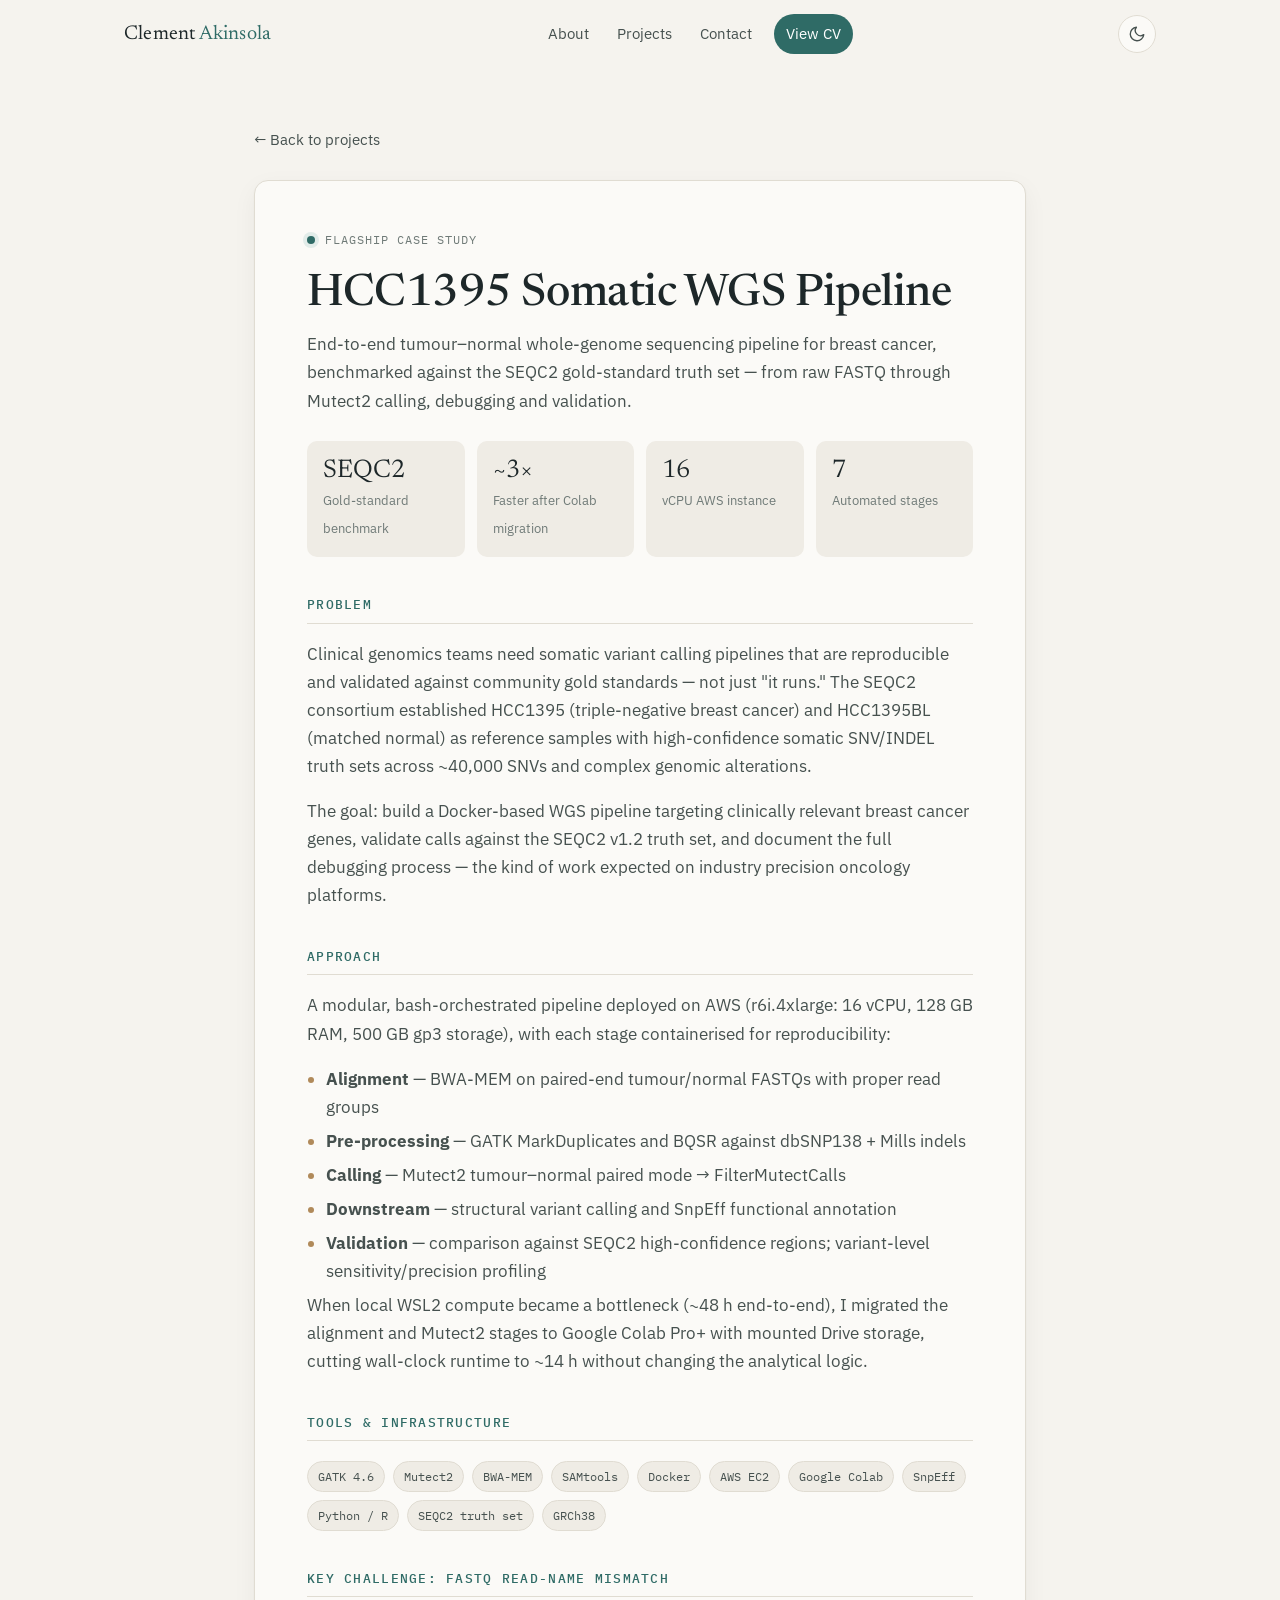
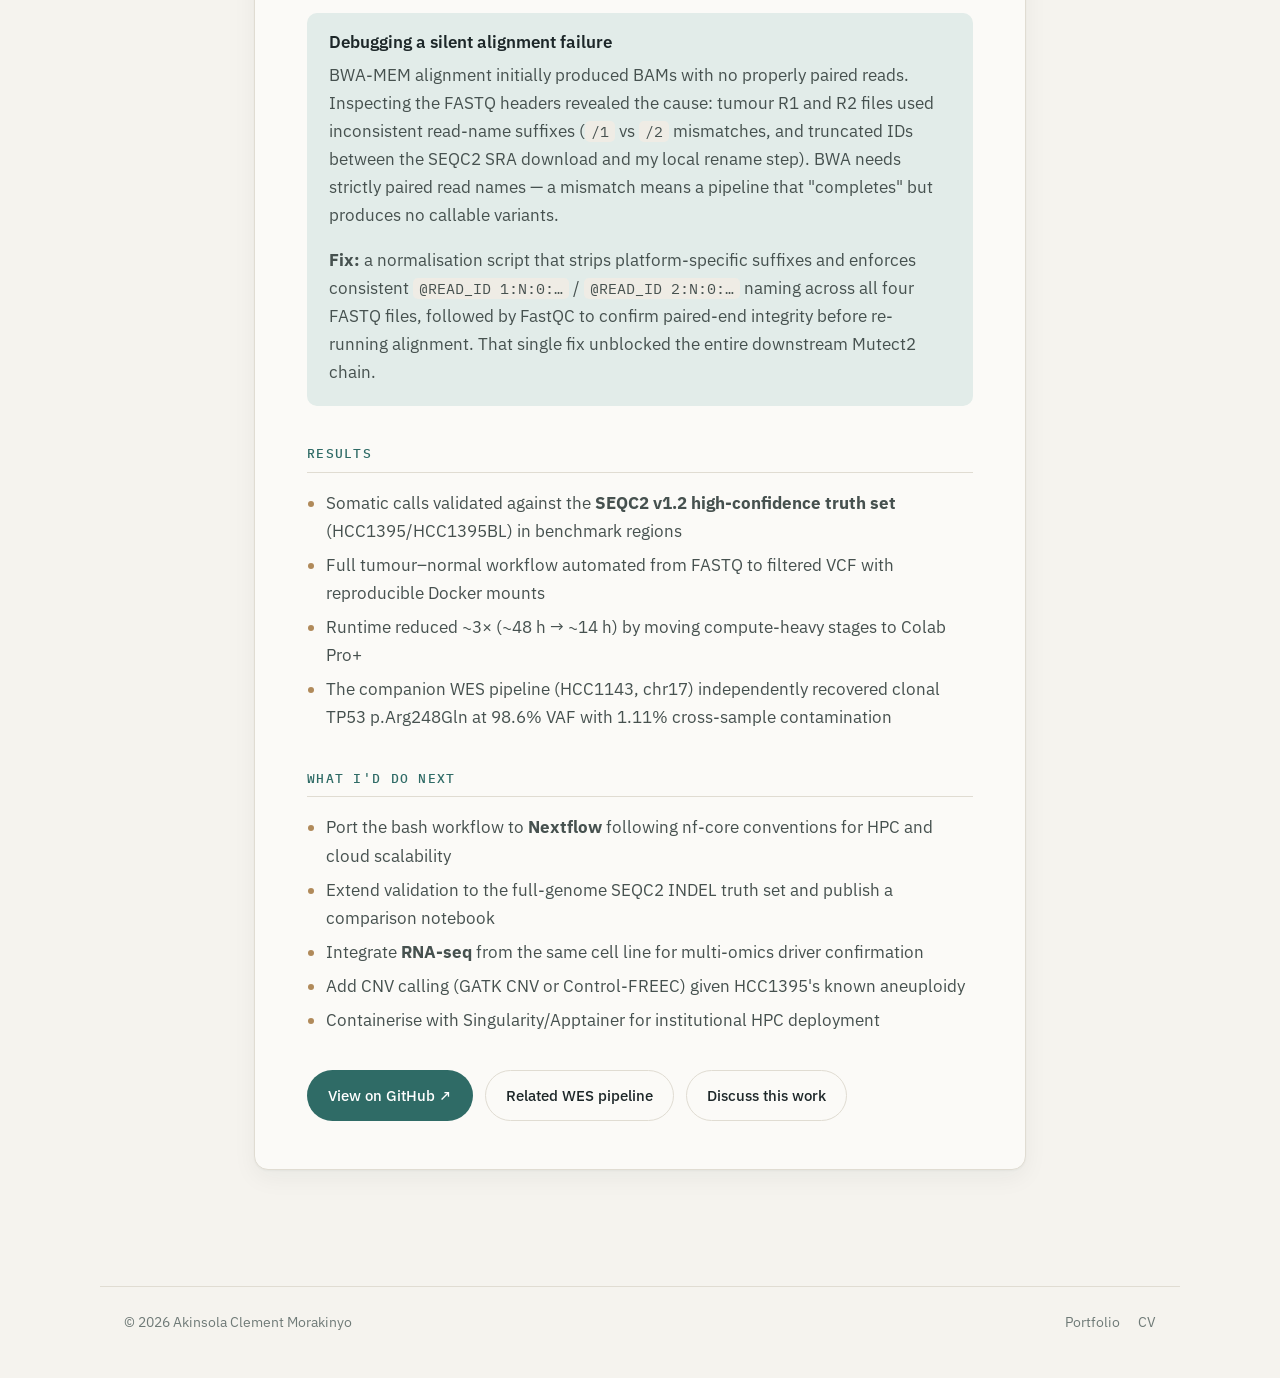
==== commit 73a1632a: "Redesign site with calm theme and new CV content - New light/dark calm theme (calm.css, calm.js) - C" ====
--- a/case-study-hcc1395.html
+++ b/case-study-hcc1395.html
@@ -3,167 +3,110 @@
 <head>
 	<meta charset="utf-8" />
 	<meta name="viewport" content="width=device-width, initial-scale=1.0" />
-	<title>Case Study: HCC1395 Somatic WGS Pipeline | Ceefour</title>
+	<title>HCC1395 WGS Case Study — Clement Akinsola</title>
 	<meta name="description" content="End-to-end HCC1395 tumour-normal WGS somatic variant calling pipeline — SEQC2 benchmark validation, FASTQ debugging, and GATK4 Mutect2 on AWS." />
-	<link rel="stylesheet" href="assets/css/modern-theme.css" />
+	<meta name="theme-color" content="#f5f3ee" />
+	<link rel="icon" href="data:image/svg+xml,%3Csvg xmlns='http://www.w3.org/2000/svg' viewBox='0 0 64 64'%3E%3Crect width='64' height='64' rx='14' fill='%232f6b66'/%3E%3Ctext x='32' y='43' font-family='Georgia,serif' font-size='30' fill='%23fff' text-anchor='middle'%3ECA%3C/text%3E%3C/svg%3E" />
+	<link rel="preconnect" href="https://fonts.googleapis.com" />
+	<link rel="preconnect" href="https://fonts.gstatic.com" crossorigin />
+	<link href="https://fonts.googleapis.com/css2?family=IBM+Plex+Mono:wght@400;500&family=IBM+Plex+Sans:wght@400;500;600&family=Newsreader:ital,opsz,wght@0,6..72,400;0,6..72,500;1,6..72,400;1,6..72,500&display=swap" rel="stylesheet" />
+	<link rel="stylesheet" href="assets/css/calm.css" />
+	<script src="assets/js/calm.js"></script>
 </head>
 <body>
-	<div class="glowing-blob blob-1"></div>
-	<div class="glowing-blob blob-2"></div>
-
-	<header id="main-header">
-		<div class="container nav-container">
-			<a href="index.html" class="logo-text">CEEFOUR</a>
-			<nav>
-				<ul class="nav-links">
-					<li><a href="index.html#about">About</a></li>
-					<li><a href="index.html#projects">Projects</a></li>
-					<li><a href="cv.html" class="nav-cv-link">CV</a></li>
-					<li><a href="index.html#contact">Contact</a></li>
-				</ul>
+	<header class="site-header">
+		<div class="container header-inner">
+			<a href="index.html" class="brand">Clement <span>Akinsola</span></a>
+			<nav class="nav" id="site-nav" aria-label="Main">
+				<a href="index.html#about">About</a>
+				<a href="index.html#projects">Projects</a>
+				<a href="index.html#contact">Contact</a>
+				<a href="cv.html" class="nav-cv">View CV</a>
 			</nav>
+			<div class="header-actions">
+				<button class="icon-btn" id="theme-toggle" type="button" aria-label="Switch light or dark theme">
+					<svg width="18" height="18" viewBox="0 0 24 24" fill="none" stroke="currentColor" stroke-width="1.8" stroke-linecap="round" stroke-linejoin="round" aria-hidden="true"><path d="M21 12.8A9 9 0 1 1 11.2 3a7 7 0 0 0 9.8 9.8z"/></svg>
+				</button>
+				<button class="icon-btn menu-btn" id="menu-btn" type="button" aria-label="Open menu" aria-expanded="false" aria-controls="site-nav">
+					<svg width="18" height="18" viewBox="0 0 24 24" fill="none" stroke="currentColor" stroke-width="1.8" stroke-linecap="round" aria-hidden="true"><line x1="4" y1="7" x2="20" y2="7"/><line x1="4" y1="12" x2="20" y2="12"/><line x1="4" y1="17" x2="20" y2="17"/></svg>
+				</button>
+			</div>
 		</div>
 	</header>
 
-	<main class="container case-study-page">
-		<a href="index.html#projects" class="case-back-link">
-			<svg width="16" height="16" viewBox="0 0 24 24" fill="none" stroke="currentColor" stroke-width="2"><polyline points="15 18 9 12 15 6"></polyline></svg>
-			Back to Projects
-		</a>
+	<main class="page">
+		<div class="container page-narrow">
+			<a href="index.html#projects" class="back-link">← Back to projects</a>
 
-		<div class="case-hero">
-			<span class="project-tag">Flagship Case Study</span>
-			<h1>HCC1395 Somatic WGS Pipeline</h1>
-			<p class="case-subtitle">
-				End-to-end tumour-normal whole genome sequencing pipeline for breast cancer, benchmarked against the SEQC2 gold-standard truth set — from raw FASTQ through Mutect2 calling, debugging, and ROC validation.
-			</p>
+			<article class="doc">
+				<div class="eyebrow"><span class="dot" aria-hidden="true"></span>Flagship case study</div>
+				<h1>HCC1395 Somatic WGS Pipeline</h1>
+				<p class="sub">End-to-end tumour–normal whole-genome sequencing pipeline for breast cancer, benchmarked against the SEQC2 gold-standard truth set — from raw FASTQ through Mutect2 calling, debugging and validation.</p>
 
-			<div class="case-metrics-row">
-				<div class="case-metric-box glass-card">
-					<span class="value">SEQC2</span>
-					<span class="label">Gold-standard benchmark</span>
+				<div class="case-metrics">
+					<div><span class="v">SEQC2</span><span class="l">Gold-standard benchmark</span></div>
+					<div><span class="v">~3×</span><span class="l">Faster after Colab migration</span></div>
+					<div><span class="v">16</span><span class="l">vCPU AWS instance</span></div>
+					<div><span class="v">7</span><span class="l">Automated stages</span></div>
 				</div>
-				<div class="case-metric-box glass-card">
-					<span class="value">~3×</span>
-					<span class="label">Faster via Colab migration</span>
+
+				<h2>Problem</h2>
+				<p>Clinical genomics teams need somatic variant calling pipelines that are reproducible and validated against community gold standards — not just "it runs." The SEQC2 consortium established HCC1395 (triple-negative breast cancer) and HCC1395BL (matched normal) as reference samples with high-confidence somatic SNV/INDEL truth sets across ~40,000 SNVs and complex genomic alterations.</p>
+				<p>The goal: build a Docker-based WGS pipeline targeting clinically relevant breast cancer genes, validate calls against the SEQC2 v1.2 truth set, and document the full debugging process — the kind of work expected on industry precision oncology platforms.</p>
+
+				<h2>Approach</h2>
+				<p>A modular, bash-orchestrated pipeline deployed on AWS (r6i.4xlarge: 16 vCPU, 128 GB RAM, 500 GB gp3 storage), with each stage containerised for reproducibility:</p>
+				<ul>
+					<li><strong>Alignment</strong> — BWA-MEM on paired-end tumour/normal FASTQs with proper read groups</li>
+					<li><strong>Pre-processing</strong> — GATK MarkDuplicates and BQSR against dbSNP138 + Mills indels</li>
+					<li><strong>Calling</strong> — Mutect2 tumour–normal paired mode → FilterMutectCalls</li>
+					<li><strong>Downstream</strong> — structural variant calling and SnpEff functional annotation</li>
+					<li><strong>Validation</strong> — comparison against SEQC2 high-confidence regions; variant-level sensitivity/precision profiling</li>
+				</ul>
+				<p>When local WSL2 compute became a bottleneck (~48 h end-to-end), I migrated the alignment and Mutect2 stages to Google Colab Pro+ with mounted Drive storage, cutting wall-clock runtime to ~14 h without changing the analytical logic.</p>
+
+				<h2>Tools &amp; infrastructure</h2>
+				<div class="focus-list">
+					<span class="chip">GATK 4.6</span><span class="chip">Mutect2</span><span class="chip">BWA-MEM</span><span class="chip">SAMtools</span><span class="chip">Docker</span><span class="chip">AWS EC2</span><span class="chip">Google Colab</span><span class="chip">SnpEff</span><span class="chip">Python / R</span><span class="chip">SEQC2 truth set</span><span class="chip">GRCh38</span>
 				</div>
-				<div class="case-metric-box glass-card">
-					<span class="value">16</span>
-					<span class="label">vCPU AWS pipeline</span>
+
+				<h2>Key challenge: FASTQ read-name mismatch</h2>
+				<div class="callout">
+					<h3>Debugging a silent alignment failure</h3>
+					<p>BWA-MEM alignment initially produced BAMs with no properly paired reads. Inspecting the FASTQ headers revealed the cause: tumour R1 and R2 files used inconsistent read-name suffixes (<code>/1</code> vs <code>/2</code> mismatches, and truncated IDs between the SEQC2 SRA download and my local rename step). BWA needs strictly paired read names — a mismatch means a pipeline that "completes" but produces no callable variants.</p>
+					<p style="margin-bottom:0;"><strong>Fix:</strong> a normalisation script that strips platform-specific suffixes and enforces consistent <code>@READ_ID 1:N:0:…</code> / <code>@READ_ID 2:N:0:…</code> naming across all four FASTQ files, followed by FastQC to confirm paired-end integrity before re-running alignment. That single fix unblocked the entire downstream Mutect2 chain.</p>
 				</div>
-				<div class="case-metric-box glass-card">
-					<span class="value">7</span>
-					<span class="label">Automated stages</span>
+
+				<h2>Results</h2>
+				<ul>
+					<li>Somatic calls validated against the <strong>SEQC2 v1.2 high-confidence truth set</strong> (HCC1395/HCC1395BL) in benchmark regions</li>
+					<li>Full tumour–normal workflow automated from FASTQ to filtered VCF with reproducible Docker mounts</li>
+					<li>Runtime reduced ~3× (~48 h → ~14 h) by moving compute-heavy stages to Colab Pro+</li>
+					<li>The companion WES pipeline (HCC1143, chr17) independently recovered clonal TP53 p.Arg248Gln at 98.6% VAF with 1.11% cross-sample contamination</li>
+				</ul>
+
+				<h2>What I'd do next</h2>
+				<ul>
+					<li>Port the bash workflow to <strong>Nextflow</strong> following nf-core conventions for HPC and cloud scalability</li>
+					<li>Extend validation to the full-genome SEQC2 INDEL truth set and publish a comparison notebook</li>
+					<li>Integrate <strong>RNA-seq</strong> from the same cell line for multi-omics driver confirmation</li>
+					<li>Add CNV calling (GATK CNV or Control-FREEC) given HCC1395's known aneuploidy</li>
+					<li>Containerise with Singularity/Apptainer for institutional HPC deployment</li>
+				</ul>
+
+				<div class="hero-actions" style="margin-top:36px;">
+					<a href="https://github.com/Ceefour18/Breast_cancer_WGS" class="btn btn-primary" target="_blank" rel="noopener">View on GitHub ↗</a>
+					<a href="https://github.com/Ceefour18/somatic-wes-breast-cancer-gatk4" class="btn btn-ghost" target="_blank" rel="noopener">Related WES pipeline</a>
+					<a href="index.html#contact" class="btn btn-ghost">Discuss this work</a>
 				</div>
-			</div>
-		</div>
-
-		<section class="case-section glass-card" style="padding: 2rem;">
-			<h2>Problem</h2>
-			<p>
-				Clinical genomics teams need reproducible somatic variant calling pipelines that can be validated against community gold standards — not just "it runs." The SEQC2 consortium established HCC1395 (triple-negative breast cancer) and HCC1395BL (matched normal) as reference samples with high-confidence somatic SNV/INDEL truth sets across ~40,000 SNVs and complex genomic alterations.
-			</p>
-			<p>
-				The goal: build a Docker-based WGS pipeline targeting clinically relevant breast cancer genes, validate calls against the SEQC2 v1.2 truth set, and document the full debugging process — the kind of work expected in industry precision oncology platforms.
-			</p>
-		</section>
-
-		<section class="case-section glass-card" style="padding: 2rem; margin-top: 1.5rem;">
-			<h2>Approach</h2>
-			<p>
-				I implemented a modular bash-orchestrated pipeline deployed on AWS (r6i.4xlarge: 16 vCPU, 128 GB RAM, 500 GB gp3 storage), with each stage containerised for reproducibility:
-			</p>
-			<ul>
-				<li><strong>Alignment</strong> — BWA-MEM on paired-end tumour/normal FASTQs with proper read groups</li>
-				<li><strong>Pre-processing</strong> — GATK MarkDuplicates and BQSR against dbSNP138 + Mills indels</li>
-				<li><strong>Calling</strong> — Mutect2 tumour-normal paired mode → FilterMutectCalls</li>
-				<li><strong>Downstream</strong> — Structural variant calling and SnpEff functional annotation modules</li>
-				<li><strong>Validation</strong> — ROC analysis against SEQC2 high-confidence regions; variant-level sensitivity/precision profiling</li>
-			</ul>
-			<p>
-				When local WSL2 compute became a bottleneck (~48 h end-to-end), I migrated the alignment and Mutect2 stages to Google Colab Pro+ with mounted Drive storage, cutting wall-clock runtime to ~14 h (~3× improvement) without changing the analytical logic.
-			</p>
-		</section>
-
-		<section class="case-section glass-card" style="padding: 2rem; margin-top: 1.5rem;">
-			<h2>Tools &amp; Infrastructure</h2>
-			<div class="case-tools-grid">
-				<span class="skill-badge">GATK 4.6</span>
-				<span class="skill-badge">Mutect2</span>
-				<span class="skill-badge">BWA-MEM</span>
-				<span class="skill-badge">SAMtools</span>
-				<span class="skill-badge">Docker</span>
-				<span class="skill-badge">AWS EC2</span>
-				<span class="skill-badge">Google Colab</span>
-				<span class="skill-badge">SnpEff</span>
-				<span class="skill-badge">Python / R</span>
-				<span class="skill-badge">SEQC2 truth set</span>
-				<span class="skill-badge">GRCh38</span>
-			</div>
-		</section>
-
-		<section class="case-section glass-card" style="padding: 2rem; margin-top: 1.5rem;">
-			<h2>Key Challenge: FASTQ Read-Name Mismatch</h2>
-			<div class="case-challenge-box">
-				<h3>How I debugged a silent alignment failure</h3>
-				<p>
-					BWA-MEM alignment initially produced empty BAMs with no mapped reads. FastQC and <code>head</code> inspection of the FASTQ headers revealed the root cause: tumour R1 and R2 files used inconsistent read-name suffixes (e.g. <code>/1</code> vs <code>/2</code> mismatches, and truncated IDs between the SEQC2 SRA download and my local rename step). BWA requires strictly paired read names — a mismatch means zero proper pairs and a pipeline that "completes" but produces no callable variants.
-				</p>
-				<p>
-					<strong>Fix:</strong> I wrote a normalisation script to strip platform-specific suffixes and enforce consistent <code>@READ_ID 1:N:0:...</code> / <code>@READ_ID 2:N:0:...</code> naming across all four FASTQ files, then re-ran FastQC to confirm paired-end integrity before re-submitting alignment. This single fix unblocked the entire downstream Mutect2 chain — a concrete example of the read-level QC debugging that production pipelines depend on.
-				</p>
-			</div>
-		</section>
-
-		<section class="case-section glass-card" style="padding: 2rem; margin-top: 1.5rem;">
-			<h2>Results</h2>
-			<ul>
-				<li>Validated somatic calls against the <strong>SEQC2 v1.2 high-confidence truth set</strong> (HCC1395/HCC1395BL) in benchmark HC regions — sensitivity/precision profiling against PASS-labelled variants</li>
-				<li>Full tumour-normal WGS workflow automated from FASTQ → filtered VCF with reproducible Docker mounts</li>
-				<li>Runtime reduced ~3× (~48 h → ~14 h) by migrating compute-heavy stages to Colab Pro+</li>
-				<li>Complementary WES pipeline (HCC1143/chr17) independently recovered clonal TP53 p.Arg248Gln at 98.6% VAF with 1.11% cross-sample contamination</li>
-			</ul>
-
-			<div class="case-metrics-row" style="margin-top: 1.5rem;">
-				<div class="case-metric-box">
-					<span class="value">~14h</span>
-					<span class="label">Colab runtime</span>
-				</div>
-				<div class="case-metric-box">
-					<span class="value">128 GB</span>
-					<span class="label">Peak RAM (BQSR)</span>
-				</div>
-				<div class="case-metric-box">
-					<span class="value">GATK 4.6</span>
-					<span class="label">Mutect2 calling</span>
-				</div>
-			</div>
-		</section>
-
-		<section class="case-section glass-card" style="padding: 2rem; margin-top: 1.5rem;">
-			<h2>What I'd Do Next</h2>
-			<ul>
-				<li>Port the bash workflow to <strong>Nextflow</strong> with nf-core conventions for HPC/cloud scalability</li>
-				<li>Extend validation to full-genome SEQC2 INDEL truth set and publish a comparison notebook</li>
-				<li>Integrate <strong>RNA-seq</strong> from the same cell line for multi-omics driver confirmation</li>
-				<li>Add CNV calling (GATK CNV or Control-FREEC) given HCC1395's known aneuploidy profile</li>
-				<li>Containerise with Singularity for institutional HPC deployment</li>
-			</ul>
-		</section>
-
-		<div class="case-cta-row">
-			<a href="https://github.com/Ceefour18/Breast_cancer_WGS" class="btn btn-primary" target="_blank" rel="noopener">
-				View GitHub Repository
-				<svg width="16" height="16" viewBox="0 0 24 24" fill="none" stroke="currentColor" stroke-width="2.5"><line x1="5" y1="12" x2="19" y2="12"></line><polyline points="12 5 19 12 12 19"></polyline></svg>
-			</a>
-			<a href="https://github.com/Ceefour18/somatic-wes-breast-cancer-gatk4" class="btn btn-secondary" target="_blank" rel="noopener">Related WES Pipeline</a>
-			<a href="index.html#contact" class="btn btn-secondary">Discuss This Work</a>
+			</article>
 		</div>
 	</main>
 
-	<footer class="main-footer">
-		<div class="container footer-container">
-			<div class="footer-copy">&copy; 2026 Clement Akinsola (Ceefour). All rights reserved.</div>
+	<footer class="site-footer">
+		<div class="container footer-inner">
+			<span>&copy; <span id="year">2026</span> Akinsola Clement Morakinyo</span>
+			<span><a href="index.html">Portfolio</a><a href="cv.html">CV</a></span>
 		</div>
 	</footer>
 </body>
--- a/assets/css/calm.css
+++ b/assets/css/calm.css
@@ -0,0 +1,377 @@
+/* ==========================================================
+   Calm theme — Clement Akinsola portfolio
+   Warm paper, deep ink, a single muted teal accent.
+   ========================================================== */
+
+:root {
+	--bg: #f5f3ee;
+	--surface: #fbfaf7;
+	--surface-2: #efece5;
+	--ink: #1d2729;
+	--ink-soft: #46514f;
+	--muted: #6f7a77;
+	--line: #e0dcd2;
+	--accent: #2f6b66;
+	--accent-soft: #e2ece9;
+	--accent-ink: #ffffff;
+	--sand: #b08a5a;
+
+	--serif: "Newsreader", "Iowan Old Style", Georgia, serif;
+	--sans: "IBM Plex Sans", system-ui, -apple-system, "Segoe UI", sans-serif;
+	--mono: "IBM Plex Mono", ui-monospace, "SFMono-Regular", Consolas, monospace;
+
+	--radius: 14px;
+	--max: 1080px;
+	--shadow: 0 1px 2px rgba(29, 39, 41, 0.04), 0 8px 24px rgba(29, 39, 41, 0.05);
+}
+
+@media (prefers-color-scheme: dark) {
+	:root:not([data-theme="light"]) {
+		--bg: #141a1b;
+		--surface: #1a2223;
+		--surface-2: #212a2b;
+		--ink: #e8e6e0;
+		--ink-soft: #c1c4bf;
+		--muted: #8d9894;
+		--line: #2c3637;
+		--accent: #7fbab2;
+		--accent-soft: #223331;
+		--accent-ink: #0f1617;
+		--sand: #c9a678;
+		--shadow: 0 1px 2px rgba(0, 0, 0, 0.2), 0 8px 24px rgba(0, 0, 0, 0.25);
+	}
+}
+:root[data-theme="dark"] {
+	--bg: #141a1b;
+	--surface: #1a2223;
+	--surface-2: #212a2b;
+	--ink: #e8e6e0;
+	--ink-soft: #c1c4bf;
+	--muted: #8d9894;
+	--line: #2c3637;
+	--accent: #7fbab2;
+	--accent-soft: #223331;
+	--accent-ink: #0f1617;
+	--sand: #c9a678;
+	--shadow: 0 1px 2px rgba(0, 0, 0, 0.2), 0 8px 24px rgba(0, 0, 0, 0.25);
+}
+
+*, *::before, *::after { box-sizing: border-box; }
+
+html { scroll-behavior: smooth; scroll-padding-top: 80px; }
+@media (prefers-reduced-motion: reduce) { html { scroll-behavior: auto; } }
+
+body {
+	margin: 0;
+	background: var(--bg);
+	color: var(--ink);
+	font-family: var(--sans);
+	font-size: 17px;
+	line-height: 1.65;
+	-webkit-font-smoothing: antialiased;
+	transition: background-color .3s ease, color .3s ease;
+}
+
+img { max-width: 100%; display: block; }
+a { color: var(--accent); text-decoration-thickness: 1px; text-underline-offset: 3px; }
+a:hover { text-decoration-thickness: 2px; }
+:focus-visible { outline: 2px solid var(--accent); outline-offset: 3px; border-radius: 4px; }
+
+h1, h2, h3 { font-family: var(--serif); font-weight: 500; line-height: 1.2; margin: 0; color: var(--ink); }
+p { margin: 0 0 1em; }
+
+.container { width: 100%; max-width: var(--max); margin: 0 auto; padding: 0 24px; }
+@media (max-width: 600px) { .container { padding: 0 16px; } }
+
+.skip-link { position: absolute; left: -999px; top: 8px; background: var(--ink); color: var(--bg); padding: 8px 14px; border-radius: 8px; z-index: 100; }
+.skip-link:focus { left: 12px; }
+
+/* ---------- Header ---------- */
+.site-header {
+	position: sticky; top: 0; z-index: 50;
+	background: color-mix(in srgb, var(--bg) 88%, transparent);
+	backdrop-filter: saturate(140%) blur(10px);
+	-webkit-backdrop-filter: saturate(140%) blur(10px);
+	border-bottom: 1px solid transparent;
+	transition: border-color .3s ease;
+}
+.site-header.scrolled { border-bottom-color: var(--line); }
+.header-inner { display: flex; align-items: center; justify-content: space-between; height: 68px; gap: 16px; }
+.brand { font-family: var(--serif); font-size: 1.25rem; color: var(--ink); text-decoration: none; letter-spacing: .01em; }
+.brand span { color: var(--accent); }
+
+.nav { display: flex; align-items: center; gap: 4px; }
+.nav a {
+	color: var(--ink-soft); text-decoration: none; font-size: .92rem;
+	padding: 8px 12px; border-radius: 999px; transition: background .2s, color .2s;
+}
+.nav a:hover { background: var(--surface-2); color: var(--ink); }
+.nav a.nav-cv { background: var(--accent); color: var(--accent-ink); margin-left: 6px; }
+.nav a.nav-cv:hover { filter: brightness(1.08); background: var(--accent); color: var(--accent-ink); }
+
+.icon-btn {
+	display: inline-grid; place-items: center; width: 38px; height: 38px;
+	border-radius: 999px; border: 1px solid var(--line); background: var(--surface);
+	color: var(--ink-soft); cursor: pointer; transition: color .2s, border-color .2s;
+}
+.icon-btn:hover { color: var(--ink); border-color: var(--muted); }
+.header-actions { display: flex; align-items: center; gap: 8px; }
+.menu-btn { display: none; }
+
+@media (max-width: 860px) {
+	.menu-btn { display: inline-grid; }
+	.nav {
+		position: absolute; top: 68px; left: 0; right: 0;
+		flex-direction: column; align-items: stretch; gap: 2px;
+		background: var(--bg); border-bottom: 1px solid var(--line);
+		padding: 10px 16px 18px; display: none;
+	}
+	.nav.open { display: flex; }
+	.nav a { padding: 12px 14px; border-radius: 10px; }
+	.nav a.nav-cv { margin: 6px 0 0; text-align: center; }
+}
+
+/* ---------- Hero ---------- */
+.hero { padding: 88px 0 72px; }
+.hero-grid { display: grid; grid-template-columns: 1.55fr 1fr; gap: 56px; align-items: center; }
+.eyebrow {
+	font-family: var(--mono); font-size: .78rem; letter-spacing: .08em; text-transform: uppercase;
+	color: var(--muted); margin-bottom: 18px; display: flex; align-items: center; gap: 10px;
+}
+.eyebrow .dot { width: 8px; height: 8px; border-radius: 50%; background: var(--accent); box-shadow: 0 0 0 4px var(--accent-soft); }
+.hero h1 { font-size: clamp(2.4rem, 5.4vw, 3.9rem); letter-spacing: -0.015em; margin-bottom: 14px; }
+.hero h1 em { font-style: italic; color: var(--accent); }
+.hero .role { font-size: 1.15rem; color: var(--ink-soft); margin-bottom: 22px; }
+.hero .lede { font-size: 1.05rem; color: var(--ink-soft); max-width: 58ch; }
+.hero-actions { display: flex; flex-wrap: wrap; gap: 12px; margin-top: 30px; }
+
+.btn {
+	display: inline-flex; align-items: center; gap: 8px; text-decoration: none;
+	font-family: var(--sans); font-size: .95rem; font-weight: 500;
+	padding: 12px 20px; border-radius: 999px; border: 1px solid transparent;
+	transition: transform .15s ease, background .2s, border-color .2s, color .2s; cursor: pointer;
+}
+.btn:hover { transform: translateY(-1px); text-decoration: none; }
+.btn-primary { background: var(--accent); color: var(--accent-ink); }
+.btn-primary:hover { filter: brightness(1.08); }
+.btn-ghost { background: transparent; color: var(--ink); border-color: var(--line); }
+.btn-ghost:hover { border-color: var(--muted); background: var(--surface); }
+
+.hero-card {
+	background: var(--surface); border: 1px solid var(--line); border-radius: var(--radius);
+	padding: 26px; box-shadow: var(--shadow);
+}
+.hero-card h2 { font-size: 1.05rem; font-family: var(--sans); font-weight: 600; margin-bottom: 14px; color: var(--ink); }
+.facts { list-style: none; padding: 0; margin: 0; display: grid; gap: 14px; }
+.facts li { display: grid; grid-template-columns: 22px 1fr; gap: 10px; font-size: .95rem; color: var(--ink-soft); line-height: 1.45; }
+.facts svg { color: var(--accent); margin-top: 2px; }
+.facts strong { color: var(--ink); font-weight: 600; }
+
+.stats { display: grid; grid-template-columns: repeat(4, 1fr); gap: 0; margin-top: 64px; border-top: 1px solid var(--line); border-bottom: 1px solid var(--line); }
+.stat { padding: 22px 8px; text-align: left; }
+.stat + .stat { border-left: 1px solid var(--line); padding-left: 24px; }
+.stat .num { font-family: var(--serif); font-size: 2.1rem; color: var(--ink); line-height: 1; }
+.stat .lbl { font-size: .85rem; color: var(--muted); margin-top: 6px; }
+
+@media (max-width: 860px) {
+	.hero { padding: 56px 0 48px; }
+	.hero-grid { grid-template-columns: 1fr; gap: 36px; }
+	.stats { grid-template-columns: repeat(2, 1fr); margin-top: 44px; }
+	.stat:nth-child(3) { border-left: 0; padding-left: 8px; }
+	.stat:nth-child(n+3) { border-top: 1px solid var(--line); }
+}
+
+/* ---------- Sections ---------- */
+.section { padding: 84px 0; }
+.section.alt { background: var(--surface); border-top: 1px solid var(--line); border-bottom: 1px solid var(--line); }
+.section-head { display: grid; grid-template-columns: 220px 1fr; gap: 40px; margin-bottom: 40px; align-items: baseline; }
+.section-label { font-family: var(--mono); font-size: .78rem; letter-spacing: .08em; text-transform: uppercase; color: var(--muted); }
+.section-head h2 { font-size: clamp(1.7rem, 3.2vw, 2.3rem); letter-spacing: -0.01em; }
+.section-head p { color: var(--ink-soft); margin: 10px 0 0; max-width: 62ch; }
+.section-body { margin-left: 260px; }
+@media (max-width: 860px) {
+	.section { padding: 60px 0; }
+	.section-head { grid-template-columns: 1fr; gap: 8px; margin-bottom: 28px; }
+	.section-body { margin-left: 0; }
+}
+
+/* ---------- About ---------- */
+.about-grid { display: grid; grid-template-columns: 220px 1fr; gap: 40px; }
+.about-text { font-size: 1.08rem; color: var(--ink-soft); max-width: 66ch; }
+.about-text p:first-child { font-family: var(--serif); font-size: 1.35rem; line-height: 1.5; color: var(--ink); }
+.focus-list { display: flex; flex-wrap: wrap; gap: 8px; margin-top: 20px; }
+.chip {
+	font-family: var(--mono); font-size: .78rem; color: var(--ink-soft);
+	background: var(--surface-2); border: 1px solid var(--line);
+	padding: 4px 10px; border-radius: 999px; white-space: nowrap;
+}
+.chip.accent { background: var(--accent-soft); color: var(--accent); border-color: transparent; }
+@media (max-width: 860px) { .about-grid { grid-template-columns: 1fr; gap: 8px; } }
+
+/* ---------- Timeline (experience) ---------- */
+.timeline { list-style: none; margin: 0; padding: 0; }
+.tl-item { display: grid; grid-template-columns: 220px 1fr; gap: 40px; padding: 30px 0; border-top: 1px solid var(--line); }
+.tl-item:last-child { border-bottom: 1px solid var(--line); }
+.tl-when { font-family: var(--mono); font-size: .85rem; color: var(--muted); padding-top: 4px; }
+.tl-when .now { display: inline-block; margin-top: 8px; font-size: .72rem; color: var(--accent); background: var(--accent-soft); padding: 2px 8px; border-radius: 999px; }
+.tl-item h3 { font-size: 1.35rem; margin-bottom: 4px; }
+.tl-org { color: var(--ink-soft); font-size: .95rem; margin-bottom: 14px; }
+.tl-item ul { margin: 0; padding-left: 1.1em; color: var(--ink-soft); }
+.tl-item li { margin-bottom: 8px; }
+.tl-item li::marker { color: var(--sand); }
+@media (max-width: 860px) { .tl-item { grid-template-columns: 1fr; gap: 6px; padding: 24px 0; } }
+
+/* ---------- Projects ---------- */
+.projects { display: grid; grid-template-columns: repeat(2, 1fr); gap: 20px; }
+.project {
+	background: var(--bg); border: 1px solid var(--line); border-radius: var(--radius);
+	padding: 26px; display: flex; flex-direction: column; gap: 12px;
+	transition: border-color .2s ease, transform .2s ease, box-shadow .2s ease;
+}
+.section.alt .project { background: var(--bg); }
+.project:hover { border-color: color-mix(in srgb, var(--accent) 45%, var(--line)); transform: translateY(-2px); box-shadow: var(--shadow); }
+.project.featured { grid-column: 1 / -1; display: grid; grid-template-columns: 1.3fr 1fr; gap: 30px; align-items: start; }
+.project .kicker { font-family: var(--mono); font-size: .74rem; letter-spacing: .06em; text-transform: uppercase; color: var(--sand); }
+.project h3 { font-size: 1.3rem; }
+.project h3 a { color: var(--ink); text-decoration: none; }
+.project h3 a:hover { color: var(--accent); }
+.project p { color: var(--ink-soft); margin: 0; font-size: .97rem; }
+.metrics { display: flex; flex-wrap: wrap; gap: 6px; }
+.project-links { display: flex; flex-wrap: wrap; gap: 16px; margin-top: auto; padding-top: 6px; font-size: .92rem; }
+.project-links a { text-decoration: none; font-weight: 500; display: inline-flex; align-items: center; gap: 6px; }
+.project-links a:hover { text-decoration: underline; }
+.featured-side { background: var(--surface-2); border-radius: 10px; padding: 20px; font-size: .92rem; }
+.featured-side h4 { margin: 0 0 10px; font-family: var(--mono); font-size: .74rem; letter-spacing: .06em; text-transform: uppercase; color: var(--muted); font-weight: 500; }
+.pipeline { list-style: none; margin: 0; padding: 0; counter-reset: step; }
+.pipeline li { counter-increment: step; display: grid; grid-template-columns: 28px 1fr; gap: 8px; padding: 6px 0; color: var(--ink-soft); }
+.pipeline li::before { content: counter(step, decimal-leading-zero); font-family: var(--mono); font-size: .78rem; color: var(--accent); padding-top: 2px; }
+
+.other-work { margin-top: 48px; }
+.other-work h3 { font-family: var(--sans); font-size: .95rem; font-weight: 600; margin-bottom: 14px; color: var(--ink-soft); }
+.link-list { list-style: none; margin: 0; padding: 0; display: grid; grid-template-columns: repeat(2, 1fr); gap: 0 32px; }
+.link-list li { border-top: 1px solid var(--line); padding: 14px 0; display: flex; justify-content: space-between; gap: 16px; align-items: baseline; }
+.link-list a { color: var(--ink); text-decoration: none; font-weight: 500; }
+.link-list a:hover { color: var(--accent); }
+.link-list span { color: var(--muted); font-size: .85rem; text-align: right; }
+
+@media (max-width: 860px) {
+	.projects { grid-template-columns: 1fr; }
+	.project.featured { grid-template-columns: 1fr; gap: 18px; }
+	.link-list { grid-template-columns: 1fr; }
+}
+
+/* ---------- Skills ---------- */
+.skills { display: grid; grid-template-columns: repeat(2, 1fr); gap: 0 40px; }
+.skill-row { border-top: 1px solid var(--line); padding: 20px 0; }
+.skill-row h3 { font-family: var(--sans); font-size: .95rem; font-weight: 600; margin-bottom: 10px; color: var(--ink); }
+.skill-row .focus-list { margin-top: 0; }
+@media (max-width: 860px) { .skills { grid-template-columns: 1fr; } }
+
+/* ---------- Education / Pubs / Certs ---------- */
+.two-col { display: grid; grid-template-columns: 1fr 1fr; gap: 48px; }
+@media (max-width: 860px) { .two-col { grid-template-columns: 1fr; gap: 40px; } }
+.plain-list { list-style: none; margin: 0; padding: 0; }
+.plain-list li { border-top: 1px solid var(--line); padding: 16px 0; }
+.plain-list li:last-child { border-bottom: 1px solid var(--line); }
+.plain-list .t { color: var(--ink); font-weight: 500; display: block; }
+.plain-list .s { color: var(--muted); font-size: .9rem; }
+.col-title { font-family: var(--mono); font-size: .78rem; letter-spacing: .08em; text-transform: uppercase; color: var(--muted); margin: 0 0 14px; font-weight: 500; }
+.pub-title { font-family: var(--serif); font-size: 1.12rem; color: var(--ink); display: block; line-height: 1.4; }
+.pub-meta { color: var(--muted); font-size: .9rem; }
+.pub-meta em { color: var(--ink-soft); }
+.more-link { display: inline-block; margin-top: 18px; font-weight: 500; text-decoration: none; }
+.more-link:hover { text-decoration: underline; }
+.certs { columns: 2; column-gap: 32px; list-style: none; padding: 0; margin: 0; }
+.certs li { break-inside: avoid; padding: 10px 0; border-top: 1px solid var(--line); font-size: .95rem; color: var(--ink-soft); }
+.certs li strong { color: var(--ink); font-weight: 500; }
+@media (max-width: 600px) { .certs { columns: 1; } }
+
+/* ---------- CV band ---------- */
+.cv-band {
+	background: var(--accent-soft); border-radius: 20px; padding: 44px;
+	display: grid; grid-template-columns: 1fr auto; gap: 28px; align-items: center;
+}
+.cv-band h2 { font-size: clamp(1.6rem, 3vw, 2.1rem); margin-bottom: 8px; }
+.cv-band p { margin: 0; color: var(--ink-soft); max-width: 56ch; }
+.cv-band .hero-actions { margin-top: 0; }
+@media (max-width: 860px) { .cv-band { grid-template-columns: 1fr; padding: 28px 22px; } }
+
+/* ---------- Contact ---------- */
+.contact-grid { display: grid; grid-template-columns: 1.2fr 1fr; gap: 48px; align-items: start; }
+.contact-lede { font-family: var(--serif); font-size: 1.4rem; line-height: 1.45; color: var(--ink); margin-bottom: 18px; }
+.contact-list { list-style: none; margin: 0; padding: 0; }
+.contact-list li { display: grid; grid-template-columns: 110px 1fr; gap: 12px; padding: 14px 0; border-top: 1px solid var(--line); }
+.contact-list li:last-child { border-bottom: 1px solid var(--line); }
+.contact-list .k { font-family: var(--mono); font-size: .78rem; letter-spacing: .06em; text-transform: uppercase; color: var(--muted); padding-top: 3px; }
+.contact-list a { color: var(--ink); text-decoration: none; }
+.contact-list a:hover { color: var(--accent); text-decoration: underline; }
+@media (max-width: 860px) { .contact-grid { grid-template-columns: 1fr; gap: 32px; } .contact-list li { grid-template-columns: 90px 1fr; } }
+
+/* ---------- Footer ---------- */
+.site-footer { padding: 36px 0 44px; color: var(--muted); font-size: .88rem; }
+.footer-inner { display: flex; justify-content: space-between; flex-wrap: wrap; gap: 12px; border-top: 1px solid var(--line); padding-top: 24px; }
+.footer-inner a { color: var(--muted); text-decoration: none; margin-left: 18px; }
+.footer-inner a:first-child { margin-left: 0; }
+.footer-inner a:hover { color: var(--ink); }
+
+/* ---------- Reveal (gentle) ---------- */
+.reveal { opacity: 0; transform: translateY(10px); transition: opacity .7s ease, transform .7s ease; }
+.reveal.in { opacity: 1; transform: none; }
+@media (prefers-reduced-motion: reduce) { .reveal { opacity: 1; transform: none; transition: none; } }
+
+/* ---------- Article pages (CV + case study) ---------- */
+.page { padding: 56px 0 80px; }
+.page-narrow { max-width: 820px; }
+.back-link { display: inline-flex; align-items: center; gap: 6px; font-size: .92rem; text-decoration: none; color: var(--ink-soft); margin-bottom: 28px; }
+.back-link:hover { color: var(--accent); }
+.doc { background: var(--surface); border: 1px solid var(--line); border-radius: var(--radius); padding: 48px 52px; box-shadow: var(--shadow); }
+.doc h1 { font-size: clamp(2rem, 4.4vw, 2.8rem); letter-spacing: -0.01em; margin-bottom: 8px; }
+.doc .sub { color: var(--ink-soft); font-size: 1.08rem; margin-bottom: 14px; }
+.doc .contact-line { color: var(--muted); font-size: .93rem; display: flex; flex-wrap: wrap; gap: 6px 16px; }
+.doc .contact-line a { color: var(--ink-soft); }
+.doc h2 {
+	font-family: var(--mono); font-size: .8rem; font-weight: 500; letter-spacing: .1em; text-transform: uppercase;
+	color: var(--accent); margin: 40px 0 16px; padding-bottom: 10px; border-bottom: 1px solid var(--line);
+}
+.doc h3 { font-family: var(--sans); font-size: 1.04rem; font-weight: 600; margin: 0; }
+.doc p, .doc li { color: var(--ink-soft); }
+.doc ul { padding-left: 1.1em; margin: 8px 0 0; }
+.doc li { margin-bottom: 6px; }
+.doc li::marker { color: var(--sand); }
+.doc-entry { margin-bottom: 24px; }
+.doc-entry-head { display: flex; justify-content: space-between; gap: 16px; flex-wrap: wrap; align-items: baseline; }
+.doc-entry-head .when { font-family: var(--mono); font-size: .82rem; color: var(--muted); white-space: nowrap; }
+.doc-entry .where { color: var(--muted); font-size: .92rem; font-style: italic; }
+.skill-table { display: grid; grid-template-columns: 210px 1fr; gap: 10px 20px; font-size: .95rem; }
+.skill-table dt { color: var(--ink); font-weight: 600; }
+.skill-table dd { margin: 0; color: var(--ink-soft); }
+.doc-actions { display: flex; flex-wrap: wrap; gap: 12px; margin-bottom: 24px; }
+.case-metrics { display: grid; grid-template-columns: repeat(4, 1fr); gap: 12px; margin: 26px 0 8px; }
+.case-metrics div { background: var(--surface-2); border-radius: 10px; padding: 16px; }
+.case-metrics .v { font-family: var(--serif); font-size: 1.6rem; color: var(--ink); display: block; line-height: 1.1; }
+.case-metrics .l { font-size: .82rem; color: var(--muted); }
+.callout { background: var(--accent-soft); border-radius: 10px; padding: 20px 22px; margin-top: 8px; }
+.callout h3 { margin-bottom: 8px; }
+code { font-family: var(--mono); font-size: .86em; background: var(--surface-2); padding: 1px 6px; border-radius: 5px; }
+
+@media (max-width: 700px) {
+	.doc { padding: 28px 20px; border-radius: 12px; }
+	.skill-table { grid-template-columns: 1fr; gap: 2px; }
+	.skill-table dd { margin-bottom: 12px; }
+	.case-metrics { grid-template-columns: repeat(2, 1fr); }
+}
+
+@media print {
+	.site-header, .site-footer, .doc-actions, .back-link, .no-print { display: none !important; }
+	body { background: #fff; color: #000; font-size: 11pt; }
+	.page { padding: 0; }
+	.doc { border: 0; box-shadow: none; padding: 0; background: #fff; }
+	.doc h2 { margin-top: 18px; color: #2f6b66; }
+	a { color: inherit; text-decoration: none; }
+}
+
+/* Let a lone last card span the row so the grid stays balanced */
+@media (min-width: 861px) {
+	.projects > .project:last-child:nth-child(even) { grid-column: 1 / -1; }
+}
+
